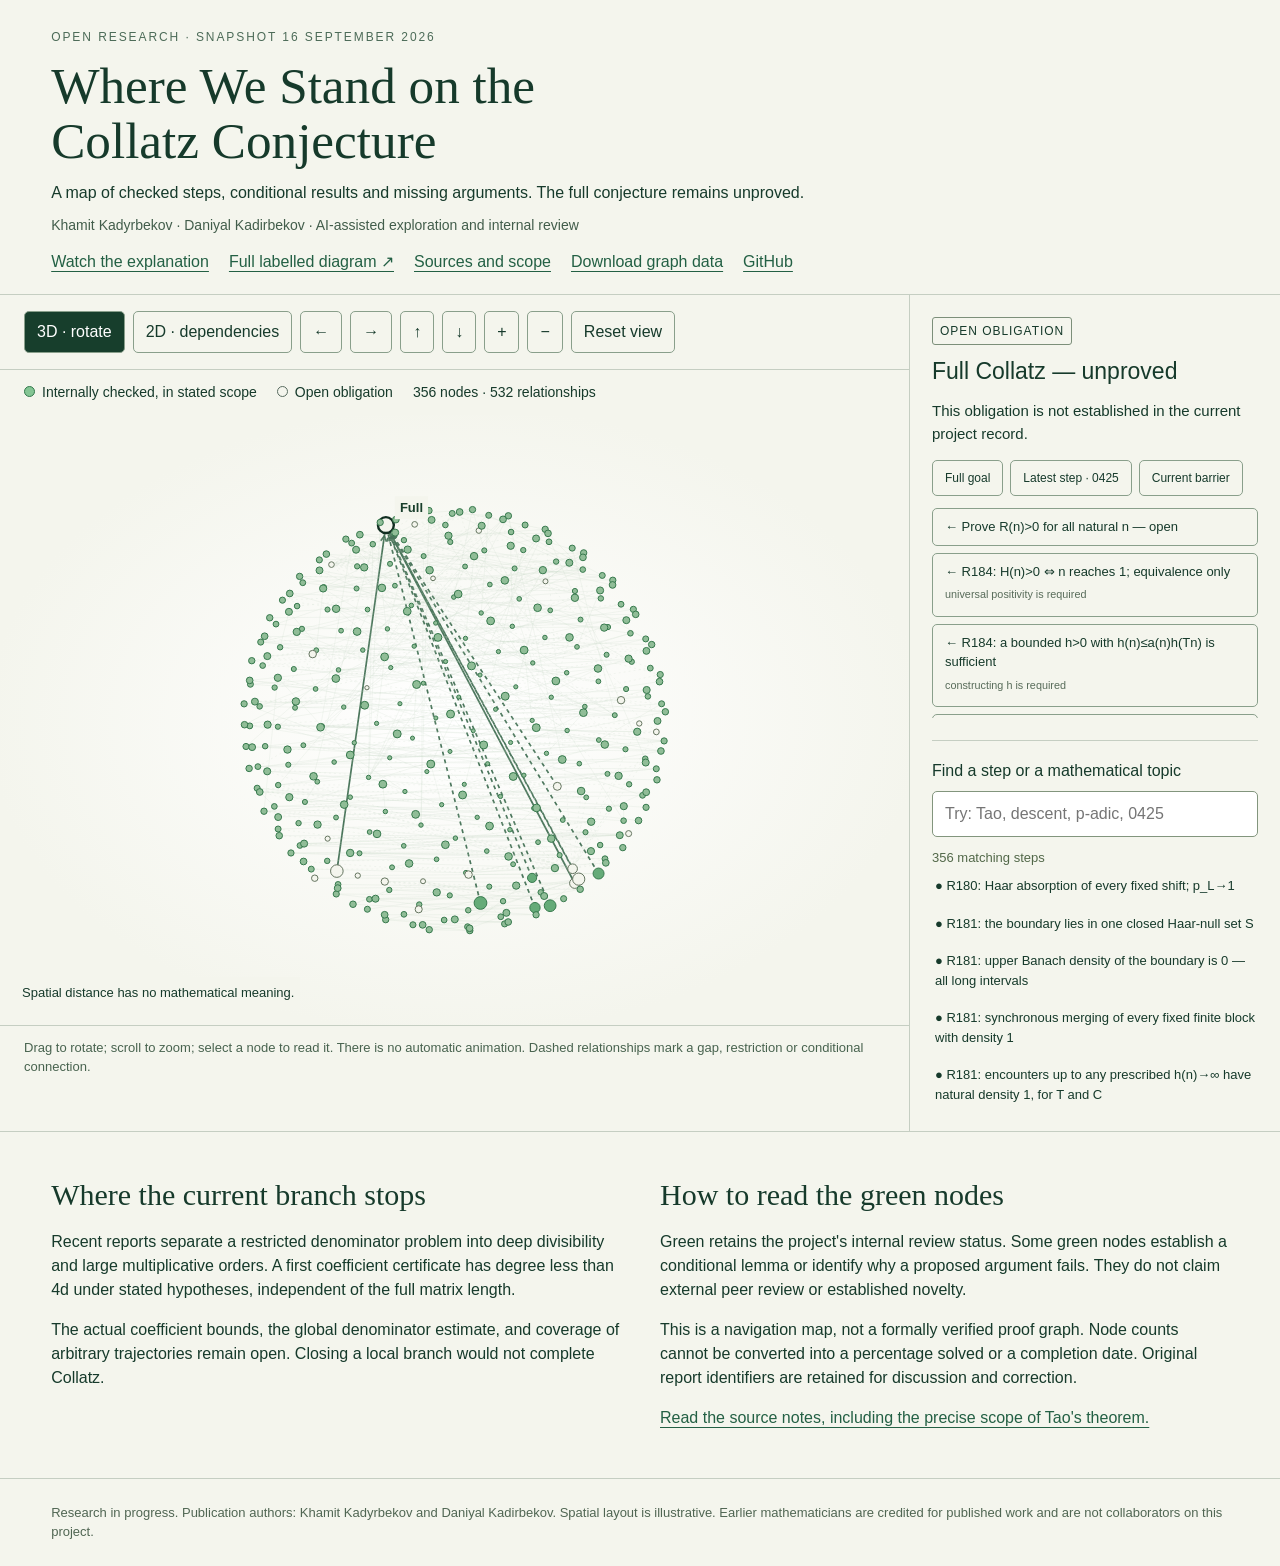
==== index.html @ 602a2d68 "Publish English Collatz research map and narrated explainer" ====
<!doctype html>
<html lang="en"><head><meta charset="utf-8"><meta name="viewport" content="width=device-width,initial-scale=1"><title>Where We Stand on the Collatz Conjecture</title><meta name="description" content="Explore an English, rotatable 3D research map: checked steps, conditional results, and open obligations. The Collatz conjecture remains unproved."><meta property="og:title" content="Where We Stand on the Collatz Conjecture"><meta property="og:description" content="356 research nodes. 532 relationships. An open map of what is checked and what remains to be proved."><meta property="og:type" content="website"><meta property="og:image" content="poster.png"><style>
:root{font-family:Arial,Helvetica,sans-serif;color:#163a2b;background:#f4f5ed;line-height:1.5;--green:#277b4f;--line:#c5cec2}*{box-sizing:border-box}body{margin:0}header{padding:28px 4vw 20px;border-bottom:1px solid var(--line)}.eyebrow{font-size:12px;letter-spacing:.16em;text-transform:uppercase;color:#4c6b58}h1{font-family:Georgia,serif;font-weight:400;font-size:clamp(30px,4vw,56px);line-height:1.08;margin:12px 0}header p{max-width:920px;margin:10px 0}.meta{font-size:14px;color:#425d4b}.nav{display:flex;gap:20px;flex-wrap:wrap;margin-top:14px}a{color:#236044;text-underline-offset:4px}.workspace{display:grid;grid-template-columns:minmax(0,1fr) 370px;min-height:750px}.visual{min-width:0;border-right:1px solid var(--line)}.tools{display:flex;gap:8px;flex-wrap:wrap;padding:16px 24px;border-bottom:1px solid var(--line);align-items:center}button,input,select{font:inherit;color:inherit}button,select{background:transparent;border:1px solid #899f8b;border-radius:5px;padding:8px 12px;cursor:pointer}button[aria-pressed=true]{background:#173e2c;color:#fff}button:hover{border-color:#183f2d}button:focus-visible,a:focus-visible,input:focus-visible{outline:3px solid #426df0;outline-offset:3px}.stage{height:610px;position:relative;overflow:hidden;background:radial-gradient(ellipse at 50% 50%,#fff 0,#f4f5ed 73%)}canvas{display:block;width:100%;height:100%;touch-action:none;cursor:grab}.hint{font-size:13px;padding:12px 24px;color:#48634f;border-top:1px solid var(--line)}.legend{display:flex;gap:20px;padding:12px 24px;font-size:14px;flex-wrap:wrap}.dot{display:inline-block;width:11px;height:11px;border-radius:50%;border:1.5px solid #596c60;margin-right:7px}.dot.green{background:#84c594;border-color:#32794c}.side{padding:22px;min-width:0}h2{font-weight:500;font-size:23px;line-height:1.25;margin:12px 0}.status{display:inline-block;font-size:12px;text-transform:uppercase;letter-spacing:.08em;border:1px solid #7c8f7a;border-radius:3px;padding:4px 7px}.status.checked{background:#d9f0df;border-color:#2d8054}.detail{font-size:15px}.related{display:grid;gap:7px;max-height:210px;overflow:auto;margin:12px 0 22px}.related button{text-align:left;font-size:13px}.related small{display:block;color:#586c5a;margin:5px 0}.browse{border-top:1px solid var(--line);padding-top:18px}input{width:100%;padding:10px 12px;border:1px solid #82957d;border-radius:5px;background:#fff;margin:8px 0}#results{display:grid;gap:4px;max-height:240px;overflow:auto}#results button{border:0;text-align:left;font-size:13px;padding:7px 3px}#results button:hover{background:#e0e9dc}.scope{padding:32px 4vw;border-top:1px solid var(--line);display:grid;grid-template-columns:1fr 1fr;gap:40px}.scope p{max-width:680px}.scope h2{font-family:Georgia,serif;font-size:30px}footer{padding:24px 4vw;border-top:1px solid var(--line);font-size:13px;color:#506653}.note{color:#526849;font-size:13px}#flatOverlay{position:absolute;left:16px;bottom:16px;pointer-events:none;font-size:13px;background:#f4f5ed;padding:6px}#tip{position:absolute;pointer-events:none;max-width:310px;background:#173d2b;color:#fff;padding:9px 12px;border-radius:5px;font-size:13px;display:none}.quick{display:flex;flex-wrap:wrap;gap:7px;margin:12px 0}.quick button{font-size:12px}.empty{padding:10px;color:#60705e}@media(max-width:1000px){.workspace{grid-template-columns:1fr 320px}.stage{height:550px}}@media(max-width:760px){header{padding:22px}.workspace{display:block}.visual{border-right:0}.stage{height:480px}.scope{grid-template-columns:1fr;gap:14px;padding:24px}.side{border-top:1px solid var(--line)}.tools{padding:12px}.hint,.legend{padding:12px}.meta{font-size:13px}}
</style></head><body>
<header><div class="eyebrow">Open research · Snapshot 16 September 2026</div><h1>Where We Stand on the<br>Collatz Conjecture</h1><p>A map of checked steps, conditional results and missing arguments. The full conjecture remains unproved.</p><div class="meta">Khamit Kadyrbekov · Daniyal Kadirbekov · AI-assisted exploration and internal review</div><nav class="nav" aria-label="Resources"><a href="watch.html">Watch the explanation</a><a href="complete.svg" target="_blank" rel="noopener">Full labelled diagram ↗</a><a href="SOURCES.md">Sources and scope</a><a href="graph.json" download>Download graph data</a><a href="https://github.com/kadyrbekovhamit-cyber/collatz-research-map">GitHub</a></nav></header>
<main><div class="workspace"><section class="visual" aria-label="Research map"><div class="tools"><button id="mode3" aria-pressed="true">3D · rotate</button><button id="mode2" aria-pressed="false">2D · dependencies</button><button id="left" aria-label="Rotate or pan left">←</button><button id="right" aria-label="Rotate or pan right">→</button><button id="up" aria-label="Rotate or pan up">↑</button><button id="down" aria-label="Rotate or pan down">↓</button><button id="plus" aria-label="Zoom in">+</button><button id="minus" aria-label="Zoom out">−</button><button id="reset">Reset view</button></div><div class="legend"><span><i class="dot green"></i>Internally checked, in stated scope</span><span><i class="dot"></i>Open obligation</span><span>356 nodes · 532 relationships</span></div><div class="stage"><canvas id="map" role="img" aria-label="Interactive research graph. Use the search and relationship buttons for an accessible text view.">The complete text graph is available in the search panel and graph data link.</canvas><div id="tip"></div><div id="flatOverlay">Spatial distance has no mathematical meaning.</div></div><div class="hint" id="hint">Drag to rotate; scroll to zoom; select a node to read it. There is no automatic animation. Dashed relationships mark a gap, restriction or conditional connection.</div></section>
<aside class="side"><span id="state" class="status">Open obligation</span><h2 id="title">Full Collatz — unproved</h2><p class="detail" id="detail"></p><div class="quick"><button data-pick="Full">Full goal</button><button data-pick="ThetaJetWidth">Latest step · 0425</button><button data-pick="ThetaScalarDenominatorOpen">Current barrier</button></div><div id="related" class="related" aria-label="Related arguments"></div><div class="browse"><label for="search">Find a step or a mathematical topic</label><input id="search" type="search" placeholder="Try: Tao, descent, p-adic, 0425" autocomplete="off"><span class="note" id="count"></span><div id="results"></div></div></aside></div>
<section class="scope"><div><h2>Where the current branch stops</h2><p>Recent reports separate a restricted denominator problem into deep divisibility and large multiplicative orders. A first coefficient certificate has degree less than 4d under stated hypotheses, independent of the full matrix length.</p><p>The actual coefficient bounds, the global denominator estimate, and coverage of arbitrary trajectories remain open. Closing a local branch would not complete Collatz.</p></div><div><h2>How to read the green nodes</h2><p>Green retains the project's internal review status. Some green nodes establish a conditional lemma or identify why a proposed argument fails. They do not claim external peer review or established novelty.</p><p>This is a navigation map, not a formally verified proof graph. Node counts cannot be converted into a percentage solved or a completion date. Original report identifiers are retained for discussion and correction.</p><p><a href="SOURCES.md">Read the source notes, including the precise scope of Tao's theorem.</a></p></div></section></main><footer>Research in progress. Publication authors: Khamit Kadyrbekov and Daniyal Kadirbekov. Spatial layout is illustrative. Earlier mathematicians are credited for published work and are not collaborators on this project.</footer>
<script>
'use strict';const data={"nodes":[{"id":"Coalesce","label":"R180: Haar absorption of every fixed shift; p_L→1","state":"checked","position":[0.07490051475265887,0.9971910112359551,0],"flat":[7141.1,4164.6]},{"id":"Support","label":"R181: the boundary lies in one closed Haar-null set S","state":"checked","position":[-0.0955253308405178,0.9915730337078652,0.0875090280553407],"flat":[7576.4,3034.6]},{"id":"Uniform","label":"R181: upper Banach density of the boundary is 0 — all long intervals","state":"checked","position":[0.014601045428072314,0.9859550561797753,-0.16637138175162067],"flat":[8140.2,3003.6]},{"id":"Blocks","label":"R181: synchronous merging of every fixed finite block with density 1","state":"checked","position":[0.12006336889059507,0.9803370786516854,0.156601403797412],"flat":[7855.8,4182.6]},{"id":"Time","label":"R181: encounters up to any prescribed h(n)→∞ have natural density 1, for T and C","state":"checked","position":[-0.22001830000370684,0.9747191011235955,-0.038918139322028554],"flat":[7576.4,5243.6]},{"id":"Heavy","label":"R181: 1−p_L ≥ 1/√(2L+1); direct majorants are not summable","state":"checked","position":[0.20812385652901041,0.9691011235955056,-0.13239136146071043],"flat":[7576.4,3443.6]},{"id":"Return","label":"R182: tail τ−ν₂(d) ≤32√(log₂(t+2)/(t+1))","state":"checked","position":[-0.069513980214925,0.9634831460674157,0.2585885415069931],"flat":[7576.4,3629.6]},{"id":"Reward","label":"R182: finite expected sum 1+|a_j|^(1/32) up to absorption","state":"checked","position":[-0.1323809056537267,0.9578651685393258,-0.25489137827205544],"flat":[7576.4,3691.6]},{"id":"Moments","label":"R182: Eσ_d^r is finite exactly for 0\u003cr\u003c1/2, for each fixed d≠0","state":"checked","position":[0.2868012460122549,0.952247191011236,0.10473935505352633],"flat":[8140.2,3629.6]},{"id":"Rate","label":"R182: exact-boundary fraction ≤C_r(log N)^(-r)+N^(-1/2), 0\u003cr\u003c1/2","state":"checked","position":[-0.2979392892971448,0.9466292134831461,0.12298500751470662],"flat":[8573.1,3068.6]},{"id":"Growing","label":"R182: blocks of length (log N)^γ+1 merge with fraction→1, 0≤γ\u003c1/2","state":"checked","position":[0.14341902208894833,0.9410112359550562,-0.3064781197889783],"flat":[8573.1,4057.6]},{"id":"Exact","label":"R176: exact XOR boundary system is equivalent to an exact invariant","state":"checked","position":[0.10582952185512072,0.9353932584269663,0.33740119204486985],"flat":[8573.1,3181.6]},{"id":"Lower","label":"R178: a nonconstant invariant requires B(X) ≥ log₂X·log₂log₂X/260 beyond a threshold","state":"checked","position":[-0.31850812278761687,0.9297752808988764,-0.18458196755838266],"flat":[9003.5,3182.6]},{"id":"Integer","label":"R183: canonical q_k→0 at every depth ⇔ nonnegative integer start","state":"checked","position":[0.3731020068683734,0.9241573033707865,-0.08202542957661568],"flat":[8573.1,2938.6]},{"id":"Corridor","label":"R183: exact affine-addition endpoints for all words with given k,s","state":"checked","position":[-0.22736569753140218,0.9185393258426966,0.32340430805186154],"flat":[8140.2,3068.6]},{"id":"StepV","label":"R183: exact V factors; outside input 1, factor ≤5/(3√3)\u003c1","state":"checked","position":[-0.05244977864024951,0.9129213483146067,-0.40475132181628426],"flat":[5016.8,2714.6]},{"id":"Norm","label":"R183: T^k(n)/3^{s_k(n)} ≤ C_n·3^(−k/2), every natural n","state":"checked","position":[0.3215170299992344,0.9073033707865168,0.27097489326484814],"flat":[6865.3,2858.6]},{"id":"Minimal","label":"R183: a minimal bad start requires linear escape of the parity counter","state":"checked","position":[-0.43202346526786767,0.901685393258427,0.017865526646012726],"flat":[8573.1,3003.6]},{"id":"CriterionV","label":"R183: reaching 1 ⇔ liminf V_k>0; equivalence only","state":"checked","position":[0.31466213253953024,0.8960674157303371,-0.3131308493458132],"flat":[5432.6,2770.6]},{"id":"PositiveV","label":"Prove liminf V_k>0 for every natural n — open","state":"unresolved","position":[-0.02102090429407071,0.8904494382022472,0.45459643596047017],"flat":[5016.8,2779.6]},{"id":"FixedH","label":"R184: affine contraction; the only computable H≥0","state":"checked","position":[-0.2985135940266002,0.8848314606741573,-0.35771905230579953],"flat":[5432.6,2516.6]},{"id":"CriterionH","label":"R184: H(n)>0 ⇔ n reaches 1; equivalence only","state":"checked","position":[0.47217323051583626,0.8792134831460674,0.06353024034582894],"flat":[9003.5,2470.6]},{"id":"RVBarrier","label":"R184: finitely residual regularly varying h are excluded","state":"checked","position":[-0.3994729615473609,0.8735955056179775,0.27794288182403754],"flat":[6006.7,2186.6]},{"id":"PowerBarrier","label":"R184: a common infimum gap is impossible; critical error in old iteration 1","state":"checked","position":[0.10899521052162464,0.8679775280898876,-0.48449463858159986],"flat":[6297.7,2544.6]},{"id":"Subcertificate","label":"R184: a bounded h>0 with h(n)≤a(n)h(Tn) is sufficient","state":"checked","position":[0.25172086794669296,0.8623595505617978,0.4392864785023752],"flat":[9003.5,2601.6]},{"id":"OddFlow","label":"R185: exact odd equation U; all even runs included","state":"checked","position":[-0.4913474341317118,0.8567415730337079,-0.15675323284676118],"flat":[6006.7,2488.6]},{"id":"OddError","label":"R185: new critical error ≤βδ^L→0","state":"checked","position":[0.4765588957656841,0.851123595505618,-0.22018229729063377],"flat":[6585.1,2662.6]},{"id":"OddGap","label":"R185: explicit convergent odd chain with U(n_j)→0","state":"checked","position":[-0.20614369455589593,0.8455056179775281,0.49256981958224333],"flat":[6585.1,2422.6]},{"id":"PartialOdd","label":"R185: computable nonnegative subsolution; zero at convergent 3","state":"checked","position":[-0.18369846328892572,0.8398876404494382,-0.5107285247619937],"flat":[7141.1,2292.6]},{"id":"NormalForm","label":"R185: saturation h≤h↑≤H; full class with rational coefficients","state":"checked","position":[0.4880550619748284,0.8342696629213483,0.2565080622706552],"flat":[6585.1,2488.6]},{"id":"RationalTail","label":"R185: over odd starts liminf R=0, limsup R=3/4","state":"checked","position":[-0.541275558213141,0.8286516853932584,0.14267850004806235],"flat":[7141.1,2422.6]},{"id":"BackLayer","label":"R185: full reverse layer and 4n+1 lift for odd values; sign preserved","state":"checked","position":[0.30719179608257674,0.8230337078651686,-0.4777538237809017],"flat":[7141.1,2357.6]},{"id":"DyadicReturn","label":"R186: two finite returns in every dyadic class, growth and contraction","state":"checked","position":[0.09756883856958413,0.8174157303370786,0.5677251496434546],"flat":[6006.7,2251.6]},{"id":"LocalRV","label":"R186: regular asymptotic h on one class is impossible, without boundedness","state":"checked","position":[-0.46167547111641233,0.8117977528089888,-0.35754743448067783],"flat":[6585.1,2227.6]},{"id":"RunProfile","label":"R186: regular profiles by layers ν₂(n+1) are excluded","state":"checked","position":[0.5896505037836846,0.8061797752808989,-0.04885133893442757],"flat":[7141.1,2227.6]},{"id":"CompletedWords","label":"R187: known convergent completions of every finite word","state":"checked","position":[-0.4069384374519807,0.800561797752809,0.4398885269053182],"flat":[6585.1,2600.6]},{"id":"CylinderEnv","label":"R187: exact Q_w; in every class limsup R=(3/4)^s, liminf R=0","state":"checked","position":[0.0029595680663714913,0.7949438202247191,-0.6066758307724067],"flat":[7141.1,2600.6]},{"id":"PuncturedR","label":"R187: punctured dyadic limit R=0 at every natural m","state":"checked","position":[0.41252037441898853,0.7893258426966292,0.45474350434115457],"flat":[7576.4,2527.6]},{"id":"NearOne","label":"R187: explicit good starts→1 dyadically, R→0 when R1=1","state":"checked","position":[-0.6184790557225193,0.7837078651685393,-0.057320499871788194],"flat":[7576.4,2658.6]},{"id":"PositiveR","label":"Prove R(n)>0 for all natural n — open","state":"unresolved","position":[0.5003611620142152,0.7780898876404494,-0.37975628276495593],"flat":[8140.2,2529.6]},{"id":"PositiveOdd","label":"Construct 0\u003cv≤1 on all odd values with v(m)≤(3m+1)v(Sm)/(4m) — open","state":"unresolved","position":[-0.11366333359505926,0.7724719101123596,0.6247942018644387],"flat":[7576.4,2357.6]},{"id":"PositiveH","label":"Prove H(n)>0 for all n or construct a sufficient h — open","state":"unresolved","position":[-0.34183780763333793,0.7668539325842697,-0.5432144690198094],"flat":[8573.1,2471.6]},{"id":"Trace","label":"Exclude nonzero values of the exact boundary on S∩N — open","state":"unresolved","position":[0.625413384799986,0.7612359550561798,0.17139987993791153],"flat":[9003.5,3027.6]},{"id":"Pair","label":"Positive density of a nonempty boundary — unproved","state":"unresolved","position":[-0.5827557145719338,0.7556179775280899,0.29906061119798744],"flat":[8140.2,2891.6]},{"id":"PairCriterion","label":"Rare boundary + positive density of a nonempty boundary imply constancy","state":"checked","position":[0.22992691347759286,0.75,-0.6201883701414173],"flat":[8573.1,2873.6]},{"id":"Dini","label":"Summability of the boundary itself — unproved","state":"unresolved","position":[0.25177174078871384,0.7443820224719101,0.6184710140021514],"flat":[8140.2,2826.6]},{"id":"Profile","label":"Strong limiting profile — not constructed","state":"unresolved","position":[-0.6090316586088863,0.7387640449438202,-0.2886314686765015],"flat":[8140.2,2588.6]},{"id":"OldCriteria","label":"Earlier Dini/profile criteria use external PD","state":"checked","position":[0.6498847187860496,0.7331460674157304,-0.2003664046721068],"flat":[8573.1,2588.6]},{"id":"Descent","label":"Descent below every odd n>1 — open","state":"unresolved","position":[-0.34689632123125896,0.7275280898876404,0.5919170725200116],"flat":[9003.5,2408.6]},{"id":"MahlerIrr","label":"M1: P(2^q/3^s) is irrational in Q₂, q≥1, 0≤s≤q","state":"checked","position":[-0.14528428374152283,0.7219101123595506,-0.676563571714243],"flat":[8140.2,5992.6]},{"id":"CZKnown","label":"Corvaja–Zannier 2002: via 1/P and (1−z)D it covers M1–M2 values","state":"checked","position":[0.5688798261500962,0.7162921348314606,0.404105581473487],"flat":[7576.4,6147.6]},{"id":"TMExcluded","label":"M1: exact Thue–Morse tail class from two equal blocks excluded","state":"checked","position":[-0.6981205477165434,0.7106741573033708,0.08700541935475693],"flat":[8573.1,5925.6]},{"id":"OtherCodes","label":"Exclude the remaining bad codes of positive integers — open","state":"unresolved","position":[0.4596503317043809,0.7050561797752809,-0.5400160700615672],"flat":[9003.5,5353.6]},{"id":"DValue","label":"M2: D(2^q/3^s) is irrational in Q₂, q≥1, 0≤s≤q","state":"checked","position":[0.026045719489700504,0.699438202247191,0.7142183291777672],"flat":[8140.2,6137.6]},{"id":"PDExcluded","label":"M2: block tails by period doubling are excluded","state":"checked","position":[-0.5054819064405015,0.6938202247191011,-0.512934243380194],"flat":[8573.1,6120.6]},{"id":"TMMasks","label":"M2: shifts, finite changes, and XOR masks of period 2^h","state":"checked","position":[0.7245723718888113,0.6882022471910112,0.03704787249849244],"flat":[8573.1,6055.6]},{"id":"HeightDomain","label":"M2: sufficient domain max(a,b)\u003c2^(2v₂(a)) for P(a/b)","state":"checked","position":[-0.5633791134733142,0.6825842696629214,0.46549187888808413],"flat":[8573.1,5860.6]},{"id":"MorphicCriterion","label":"M3: h(TM) start is rational ⇔ uv=vu; any nonempty u,v","state":"checked","position":[0.10170250014396699,0.6769662921348314,-0.7289535244291535],"flat":[8573.1,5990.6]},{"id":"PDContraction","label":"M4: 3^S\u003c2^Q ⇒ two fixed grouped blocks contract","state":"checked","position":[0.4203169460867876,0.6713483146067416,0.6104302624436013],"flat":[6006.7,6429.6]},{"id":"PDMorphic","label":"M4: when 3^S\u003c2^Q, h(d) start is rational ⇔ uv=vu; Lucier input known","state":"checked","position":[-0.7271901700146279,0.6657303370786517,-0.16732475885905632],"flat":[6585.1,6519.6]},{"id":"PDGrowing","label":"M5: h(d) start is rational ⇔ uv=vu; otherwise transcendental, any nonempty u,v","state":"checked","position":[0.6535617392833114,0.6601123595505618,-0.37028195434501354],"flat":[7141.1,6584.6]},{"id":"ScalarF","label":"Exact scalar equations F,H_r; δ=0 ⇔ uv=vu","state":"checked","position":[-0.23330625367540017,0.6544943820224719,0.7191698658154223],"flat":[5016.8,6560.6]},{"id":"FormalH","label":"H_r is not a rational function; known SML","state":"checked","position":[-0.31576262924672205,0.648876404494382,-0.6922812821835069],"flat":[5432.6,6560.6]},{"id":"NishiokaKnown","label":"Known Nishioka theorem: an algebraic Mahler function is rational","state":"checked","position":[0.704840460543193,0.6432584269662922,0.29902929842761383],"flat":[5432.6,6260.6]},{"id":"FormalTransH","label":"H_r is transcendental as a function: exact 4-Mahler equation + Nishioka","state":"checked","position":[-0.7261349865999321,0.6376404494382022,0.2571821115003215],"flat":[6006.7,6560.6]},{"id":"AuxiliaryValue","label":"Mahler argument: auxiliary-series vanishing order ≥N²+2N versus height ≤9N·h(t)","state":"checked","position":[0.3638727041024125,0.6320224719101124,-0.6842106767727535],"flat":[5717.6,6615.6]},{"id":"ScalarBarrier","label":"When r is not a root of unity, rational scalar substitution yields no Laurent coefficients","state":"checked","position":[0.19500706659171094,0.6264044943820224,0.7547116359228199],"flat":[5717.6,6499.6]},{"id":"HValue","label":"M5: all required H_r(t) are transcendental; poles and place weight checked","state":"checked","position":[-0.6573501500248514,0.6207865168539326,-0.42721760351683463],"flat":[6585.1,6584.6]},{"id":"RSSystem","label":"Rudin–Shapiro: exact system R(a,b),R(−a,−b); transition (a³b,ab³)","state":"checked","position":[0.7776466536055986,0.6151685393258427,-0.12974340198916942],"flat":[5432.6,6195.6]},{"id":"RSInvert","label":"Matrix invertible along the entire actual orbit; determinant checked","state":"checked","position":[-0.48845325935633754,0.6095505617977528,0.6243889220960076],"flat":[6006.7,6195.6]},{"id":"RSNonzero","label":"For a≠b, every nonzero analytic series on the orbit is eventually nonzero","state":"checked","position":[-0.06193162940875636,0.6039325842696629,-0.7946256394907875],"flat":[6006.7,6037.6]},{"id":"RSFormal","label":"R(a,b) and the diagonal are formally transcendental; Nishioka input known","state":"checked","position":[0.5855163914687525,0.598314606741573,0.5469828029116524],"flat":[6006.7,6260.6]},{"id":"RSJoint","label":"For each admissible pair a,b in this construction, at least one of the two components is transcendental","state":"checked","position":[-0.8053874571831,0.5926966292134832,-0.007858086988260187],"flat":[6585.1,6200.6]},{"id":"RSChoiceBarrier","label":"Example of another system: invertibility does not select the transcendental component","state":"checked","position":[0.6022288516043683,0.5870786516853932,-0.5409797288536278],"flat":[7576.4,5848.6]},{"id":"RSDiagonalKnown","label":"Known DHR input: L(z),L(−z) are algebraically independent","state":"checked","position":[-0.07903115264524839,0.5814606741573034,0.8097268436454961],"flat":[4459.2,6028.6]},{"id":"RSPairFormal","label":"R(a,b),R(−a,−b) are formally algebraically independent — checked in 0046","state":"checked","position":[-0.491081770977405,0.5758426966292135,-0.6536389545861622],"flat":[5016.8,6028.6]},{"id":"RSSparse","label":"Sparse support: degrees m³ allow vanishing order c·m⁷","state":"checked","position":[0.8074965167118302,0.5702247191011236,0.15097398856857985],"flat":[5432.6,5916.6]},{"id":"RSHermite","label":"P,P_U,P_V simultaneously have order c·m⁷ at degrees m³","state":"checked","position":[-0.7006908173264951,0.5646067415730337,0.4361784106126869],"flat":[6006.7,5814.6]},{"id":"RSConditional","label":"Nonzero resultant on an infinite orbit ⇒ selected value transcendental, a≠b","state":"checked","position":[0.22305965278013146,0.5589887640449438,-0.7986087608917856],"flat":[7576.4,5920.6]},{"id":"RSGcd","label":"Linear space: existence of a squarefree member is equivalent to a squarefree common divisor, under the stated hypotheses","state":"checked","position":[0.3766755055117363,0.553370786516854,0.7428972581570054],"flat":[6006.7,5742.6]},{"id":"RSSquarefree","label":"Construct the required specialization without multiple roots — open","state":"unresolved","position":[-0.783036476658305,0.547752808988764,-0.2946535872299308],"flat":[6585.1,5814.6]},{"id":"RSResultant","label":"Construct the required nonzero resultant — open","state":"unresolved","position":[0.7798108522008391,0.5421348314606742,-0.3130253333308784],"flat":[7141.1,5870.6]},{"id":"RSGelfondKnown","label":"Known Roy–Waldschmidt criterion: small values at every large height","state":"checked","position":[-0.36511943898027466,0.5365168539325842,0.7608136833187291],"flat":[6006.7,5972.6]},{"id":"RSGelfondCriterion","label":"G1: all large heights covered; for RS, order m⁷ versus losses m⁶","state":"checked","position":[-0.24572262377974433,0.5308988764044944,-0.8110282209610488],"flat":[6585.1,6053.6]},{"id":"RSSelected","label":"M6: R(a,b) itself is transcendental for all admissible a,b in this construction, including the diagonal","state":"checked","position":[0.7320354705410277,0.5252808988764045,0.43382490378650773],"flat":[8140.2,5920.6]},{"id":"RSMorphic","label":"M6: Rudin–Shapiro two-word image start is rational ⇔ uv=vu; otherwise transcendental","state":"checked","position":[-0.8361939290489967,0.5196629213483146,0.17530020307272018],"flat":[8573.1,5795.6]},{"id":"RSNorm","label":"M7: norm on a fixed curve; nonzero resultant, height O(m³4^j)","state":"checked","position":[0.5001475399870438,0.5140449438202247,-0.6968573985958465],"flat":[7141.1,5985.6]},{"id":"RSPairValues","label":"M7: R(a,b),R(−a,−b) algebraically independent over Q, including the diagonal","state":"checked","position":[0.1023242892666134,0.5084269662921348,0.8550039530745216],"flat":[7576.4,5985.6]},{"id":"GeneralSparse","label":"When E_n=o(n) and formal independence: order AL² for every fixed A","state":"checked","position":[-0.6554943523433393,0.502808988764045,-0.5634805008729803],"flat":[8573.1,5683.6]},{"id":"FibEquation","label":"Fibonacci: exact equation with transition (ab,a), invertibility, and height O(φ^j)","state":"checked","position":[0.8672086915613767,0.4971910112359551,-0.02738948021729028],"flat":[2914.8,6427.6]},{"id":"FibNonzero","label":"Irrational weight φu+v: unique leading monomial and control of the infinite tail","state":"checked","position":[-0.6232381344318778,0.4915730337078652,0.6082188588995894],"flat":[2914.8,6200.6]},{"id":"FatouKnown","label":"Known Fatou theorem + nonperiodic diagonal: formal transcendence of F","state":"checked","position":[0.04888652135179027,0.4859550561797753,-0.8726154888628969],"flat":[2914.8,6345.6]},{"id":"FibValue","label":"M8: Fibonacci F(a,b) is transcendental for all admissible parameters in this construction","state":"checked","position":[0.5553588837207145,0.4803370786516854,0.6788614005412641],"flat":[3351.4,6427.6]},{"id":"FibMorphic","label":"M8: Fibonacci two-word image start rational ⇔ uv=vu; otherwise transcendental","state":"checked","position":[-0.8710906503955307,0.4747191011235955,-0.12586839882153383],"flat":[4165.8,6603.6]},{"id":"AffineFree","label":"Normalized 2-adic maps form a free monoid; renormalization coefficient nonzero","state":"checked","position":[0.7298230573152659,0.4691011235955056,-0.49729512450096724],"flat":[2914.8,5592.6]},{"id":"IrrationalPF","label":"M9: transcendence for primitive binary substitutions with irrational PF","state":"checked","position":[-0.20290887991066436,0.4634831460674157,0.8625609310447871],"flat":[3351.4,6137.6]},{"id":"IntegerPF","label":"M10: integer leading value, second root 0 or modulus at least 2","state":"checked","position":[-0.43445782675919226,0.4578651685393258,-0.7756325703618527],"flat":[3883,5620.6]},{"id":"UnitEigen","label":"M11: second root ±1, exact algebraic coordinates and value transfer","state":"checked","position":[0.8470144832890999,0.452247191011236,0.2793545119036846],"flat":[3617.7,5011.6]},{"id":"PrimitiveBinary","label":"M11: primitive binary substitutions, nonperiodic fixed word — all spectra","state":"checked","position":[-0.815840701175683,0.4466292134831461,0.36732314924136794],"flat":[4459.2,4954.6]},{"id":"SAdic","label":"M12: arbitrary directive with a common irrational matrix; compactness and uniform estimates","state":"checked","position":[0.35455150256579804,0.4410112359550562,-0.8245012563906307],"flat":[5016.8,4767.6]},{"id":"CompactTower","label":"M13: common primitive matrix of any spectrum; explicit compact nonperiodic family","state":"checked","position":[0.2964091112674649,0.4353932584269663,0.8500437337419648],"flat":[5432.6,4936.6]},{"id":"IrrationalExample","label":"0079: explicit family with irrational frequency; arbitrary binary directive","state":"checked","position":[-0.7951328428761496,0.4297752808988764,-0.42785157485743147],"flat":[5432.6,4758.6]},{"id":"TernaryExample","label":"0080: explicit ternary family; nonperiodicity via period divisibility","state":"checked","position":[0.8778873016408001,0.4241573033707865,-0.2222711578569236],"flat":[6006.7,4936.6]},{"id":"CFGap","label":"0082: compact irrational CF directions; separation of finite weight sets","state":"checked","position":[-0.49861778344239704,0.4185393258426966,0.7590817734329628],"flat":[5432.6,5327.6]},{"id":"VariableMatrix","label":"M14: σ_a=(0^a1,0), a=1 or 2; arbitrary directive, varying matrices","state":"checked","position":[-0.1454973818515908,0.4129213483146067,-0.8990697814854971],"flat":[6006.7,5327.6]},{"id":"UnboundedCF","label":"M15: any positive digits; algebraicity forces them to be bounded","state":"checked","position":[0.7165802662313547,0.4073033707865169,0.5662302413274498],"flat":[6585.1,5327.6]},{"id":"MovingOne","label":"M16: the one in any block position; two exact valuations and heights","state":"checked","position":[-0.9133452223717289,0.401685393258427,0.06670344529002907],"flat":[7141.1,5299.6]},{"id":"MechanicalRepresentation","label":"M17: all irrational mechanical words and intercepts; exact representation","state":"checked","position":[0.6300917057716057,0.3960674157303371,-0.6679184415140225],"flat":[7576.4,4924.6]},{"id":"KnownComplexity","label":"Dubickas: linear lower complexity bound; rational domain checked","state":"checked","position":[-0.013472755059424111,0.3904494382022472,0.9205257851242724],"flat":[8140.2,4555.6]},{"id":"QuasiSturmian","label":"Known exclusion of p(n)=n+C for nonperiodic rational codes","state":"checked","position":[-0.6134420170203084,0.3848314606741573,-0.6896329738559854],"flat":[8573.1,4559.6]},{"id":"QuasiValues","label":"M18: transcendence of F for quasisturmian words; known representation and affine normalization","state":"checked","position":[0.9204836694648426,0.3792134831460674,0.09437663084029665],"flat":[8140.2,4996.6]},{"id":"AlgebraicValues","label":"M19: arguments algebraic over Q, any prime p, positive valuations","state":"checked","position":[-0.7443180397913235,0.3735955056179775,0.5535495044015931],"flat":[8573.1,5253.6]},{"id":"ParameterBoundary","label":"0099: for arbitrary parameters from Q_p transcendence is false; explicit example F=p","state":"checked","position":[0.17534260492149983,0.3679775280898876,-0.9131525117526638],"flat":[8140.2,5296.6]},{"id":"WordBoundary","label":"0101/0103: cannot allow all nonperiodic words; F(2/3,2/3)=4","state":"checked","position":[0.48868893118753787,0.3623595505617978,0.7936489681537007],"flat":[8140.2,5368.6]},{"id":"ThreeSystem","label":"0104: three-state system; exact six-step return and nonzero determinants","state":"checked","position":[-0.8985282406264805,0.3567415730337079,-0.2556999234769482],"flat":[2914.8,3984.6]},{"id":"ThreeFormal","label":"0106: formal H(w) transcendental; known Mahler dichotomy","state":"checked","position":[0.8371704397507926,0.351123595505618,-0.4193541170498647],"flat":[3351.4,4087.6]},{"id":"ThreeComplexity","label":"0107–0110: frequencies 1/3 or 2/3, complexity≤15L for all six projections","state":"checked","position":[-0.3347785259644049,0.3455056179775281,0.8766693826631946],"flat":[3351.4,4252.6]},{"id":"FrequencyGrowth","label":"0109/0110: β=max(ρlog3−log2,0); p(L)≤cL+O(1) and cβ\u003clog2 exclude rational code","state":"checked","position":[-0.34608053703867525,0.3398876404494382,-0.8744739297158809],"flat":[3351.4,4523.6]},{"id":"AutomaticConditional","label":"0111/0113: p(L)≤kD²L; with existing frequency and kD²β\u003clog2, start is irrational","state":"checked","position":[0.8476968150204728,0.3342696629213483,0.41191492113614253],"flat":[3883,5692.6]},{"id":"CyclicConditional","label":"0112/0113: popcount mod m, frequency r/m; m(2m−1)β\u003clog2 suffices","state":"checked","position":[-0.9052014806747487,0.3286516853932584,0.2694408081052556],"flat":[7576.4,4556.6]},{"id":"CyclicExplicit","label":"0114/0116: explicit blocks at q and 2q; 3^(2r)\u003c2^(3m) excludes rational start","state":"checked","position":[0.4864580171636542,0.3230337078651685,-0.811792966907257],"flat":[8140.2,4425.6]},{"id":"FrequencyFree","label":"0115/0118: exact height deficit for repeats; unboundedness excludes rational start without frequency","state":"checked","position":[0.19003983854200177,0.3174157303370787,0.9290490374041129],"flat":[2914.8,4399.6]},{"id":"AutomaticDensityKnown","label":"0117: existing automatic frequency is rational; small domain already known","state":"checked","position":[-0.7692004765831916,0.3117977528089888,-0.557774854369983],"flat":[3351.4,6355.6]},{"id":"CyclicImagePeriod","label":"0120–0124: h(s) images, Λ>0, periodic ⇔ all words commute pairwise; empty words allowed","state":"checked","position":[0.9457693132672663,0.3061797752808989,-0.10850968293614095],"flat":[8140.2,4490.6]},{"id":"CyclicMorphic","label":"0119–0124: different lengths, Λ>0; when 3^(2R)\u003c2^(3Λ), rationality ⇔ pairwise commutativity","state":"checked","position":[-0.6252561899256408,0.300561797752809,0.7202203153836126],"flat":[8573.1,4487.6]},{"id":"BaseProjection","label":"0125: digit sum in base B; projection periodic ⇔ invariance under shift B−1","state":"checked","position":[-0.025504147823700515,0.2949438202247191,-0.955174162838922],"flat":[2914.8,3570.6]},{"id":"AllBasePhase","label":"0124/0125: arbitrary words, Λ>0; periodic ⇔ phases agree in gcd(m,B−1) classes","state":"checked","position":[0.6652093949586847,0.2893258426966292,0.6883218851718911],"flat":[3351.4,3570.6]},{"id":"PrefixSquares","label":"When B≥2m: square prefixes; reverse-start rationality ⇔ periodicity without a frequency condition","state":"checked","position":[-0.9571364394804319,0.2837078651685393,-0.05830680457915209],"flat":[3883,3996.6]},{"id":"BaseChangeBoundary","label":"0126: changing the base changes the code; no automatic coverage of other bases","state":"checked","position":[0.7464260479759265,0.2780898876404494,-0.6045776784625464],"flat":[4459.2,3996.6]},{"id":"PeriodicCycles","label":"0127/0129: exact rational start for any period; positivity and integrality criteria","state":"checked","position":[-0.1422428054150399,0.2724719101123596,0.9515913211601823],"flat":[3883,2731.6]},{"id":"OneSymbolCycles","label":"0127/0129: one 1 or one 0 per period gives only the positive cycle 1↔2","state":"checked","position":[-0.5387848207912727,0.2668539325842697,-0.799061884680546],"flat":[4459.2,2731.6]},{"id":"FixedOddCycleBoundary","label":"0161/0163: finitely many cycles for fixed r; no minimal odd periods 2,3","state":"checked","position":[0.9385370924922634,0.2612359550561798,0.22561893050463283],"flat":[4459.2,2600.6]},{"id":"CyclePrimitiveCertificate","label":"0165: sign and divisibility suffice; powers and rotations give one class per cycle","state":"checked","position":[-0.8457662187673539,0.2556179775280899,0.4683363671085359],"flat":[4459.2,2796.6]},{"id":"AllPositiveCycles","label":"Exclude all additional positive cycles — open","state":"unresolved","position":[0.3077516025538373,0.25,-0.9180353757484213],"flat":[5016.8,2649.6]},{"id":"JointThreeValues","label":"0131/0132: at least one of H(α),D(α) and at least two G_i(α) are transcendental","state":"checked","position":[0.3937795427810911,0.2443820224719101,0.8861236362831394],"flat":[3883,4143.6]},{"id":"ThreeGaugeBoundary","label":"0133: no constant common left eigenrow; one known relation is insufficient for scalar H recurrence","state":"checked","position":[-0.8902108084411265,0.2387640449438202,-0.38796449241736214],"flat":[3351.4,3968.6]},{"id":"ThreeAffine","label":"0134: exact affine H,D system and regularity; necessary Riccati equations","state":"checked","position":[0.9197702213618929,0.2331460674157303,-0.31569867143286207],"flat":[3351.4,3759.6]},{"id":"SelectedValueBoundary","label":"0135: regular mixed system and formal transcendence alone do not select a transcendental value","state":"checked","position":[-0.46559436759012757,0.2275280898876404,0.8552501699388496],"flat":[5432.6,3653.6]},{"id":"RiccatiDegree","label":"0136: degree of a rational invariant line is at most 2","state":"checked","position":[-0.23471026109711046,0.2219101123595506,-0.9463968487734403],"flat":[3883,3701.6]},{"id":"RationalIrreducibility","label":"0136–0139: all rational invariant lines excluded; 1,H,D functionally linearly independent","state":"checked","position":[0.8134009644125629,0.2162921348314607,0.5399968365673653],"flat":[4459.2,3696.6]},{"id":"ThreeScalarOrder","label":"0141: minimal affine order 2; endpoint coefficients nonzero on the whole 2-adic orbit","state":"checked","position":[-0.9657520043227144,0.2106741573033708,0.15145780135461653],"flat":[5016.8,3725.6]},{"id":"ThreeIrrational","label":"0109/0110: all six projections have irrational starts in Q₂; finite changes allowed","state":"checked","position":[0.6105519386251618,0.2050561797752809,-0.7649694721863247],"flat":[3883,4305.6]},{"id":"SubspaceKnown","label":"Known p-adic subspace theorem; normalization at ∞,2,3 places checked","state":"checked","position":[0.06660631688873443,0.199438202247191,0.9776441080653665],"flat":[3351.4,5398.6]},{"id":"SubspaceM20","label":"M20: existing frequency and repeats with c·max(ρlog3−log2,0)\u003clog2 ⇒ transcendental start","state":"checked","position":[-0.7103182862299948,0.1938202247191011,-0.6766695299310589],"flat":[3883,4621.6]},{"id":"JointRealPadicM21","label":"M21: if ρlog3>log2 and repeats are linear, at least one real or 2-adic value is transcendental; any c","state":"checked","position":[0.9819433196698955,0.1882022471910112,0.019163274978957805],"flat":[6585.1,6362.6]},{"id":"JointOddAffine","label":"0171/0173: joint M21 for odd a,b, including signs and all prime divisors of a","state":"checked","position":[-0.7377944186800593,0.1825842696629213,0.6498633550495141],"flat":[7141.1,6249.6]},{"id":"JointWindowDrift","label":"0172/0174: joint conclusion without mean frequency when S(t+h)−S(t)≥ρ₀h−C, ρ₀log3>log2","state":"checked","position":[0.1051599534850671,0.1769662921348315,-0.9785828097974478],"flat":[7141.1,6447.6]},{"id":"JointPrefixOscillation","label":"0184/0185 and 0218/0220: joint criterion by initial liminf/limsup; Baker improves threshold, ξ₂ selection open","state":"checked","position":[0.584070557559749,0.1713483146067416,0.7934112041515881],"flat":[7141.1,6321.6]},{"id":"MaskZeroBanach","label":"0186/0187: automatic example satisfies new joint condition without frequency and with window lower density 0","state":"checked","position":[-0.9675594860530953,0.1657303370786517,-0.1906884797791064],"flat":[7576.4,5768.6]},{"id":"MaskSelected","label":"0188/0190 and 0192/0194: selected Φ₂ of masked code is transcendental for every m≥1 via explicit M20 repeats","state":"checked","position":[0.8430487771776487,0.1601123595505618,-0.5134518396290179],"flat":[8140.2,5579.6]},{"id":"NumeratorSubspace","label":"0195/0196: margin of one A# as N,N−d→∞ gives selected transcendence; without mean frequency","state":"checked","position":[-0.27505532701788843,0.1544943820224719,0.9489341668432942],"flat":[5432.6,5403.6]},{"id":"ActualErrorReduction","label":"0199/0200: actual precision reduces to the previous numerator criterion after extension","state":"checked","position":[-0.43856094582737076,0.148876404494382,-0.8862844424787265],"flat":[5016.8,5403.6]},{"id":"PeriodPowerReduction","label":"0205/0208: W^k reduces to W at the same N; numerator margin does not decrease","state":"checked","position":[0.9228312013124128,0.1432584269662921,0.357574603387087],"flat":[5016.8,4886.6]},{"id":"FixedPeriodHeight","label":"0207/0209: fixed rational nonperiodic start and finite period set give bounded h/A# on the tail","state":"checked","position":[-0.9227476266360817,0.1376404494382022,0.3599887834584965],"flat":[6585.1,5187.6]},{"id":"GrowingPeriodHeight","label":"0210/0211: comparison of growing periods with explicit F,G; universality of conditions unproved","state":"checked","position":[0.43757391629786463,0.1320224719101124,-0.8894375383839458],"flat":[7141.1,4996.6]},{"id":"IntegerBranchBound","label":"0213/0215/0216: integer branch requires 2^S≤(|a|+b)3^R when k\u003c0","state":"checked","position":[0.27835845917923,0.1264044943820225,0.9521231390967191],"flat":[7141.1,5075.6]},{"id":"ExpandingPeriodHeight","label":"0212/0214: k\u003c0 excludes ordinary cancellation; orbit speed is unnecessary for comparison","state":"checked","position":[-0.8490012527579084,0.1207865168539326,-0.5144001265180606],"flat":[7576.4,4996.6]},{"id":"BakerPeriodHeight","label":"0217: known Baker bound gives log(h/A#)=max(v₃(A)−S,0)log3+O(log(q+1)) for k\u003c0,S≥1","state":"checked","position":[0.9741539575218069,0.1151685393258427,-0.19432003137647322],"flat":[8140.2,5076.6]},{"id":"PowerUniformHeight","label":"0219: reducing W^k to W changes height gap by O(log(kq+1)), uniformly","state":"checked","position":[-0.5874249419623468,0.1095505617977528,0.8018295404699993],"flat":[8573.1,4855.6]},{"id":"FullPrecisionBranch","label":"0221/0222: full matching gives 2^(S+L)≤(|a|+b)max(1,(3/2)^R−1) on integer branch","state":"checked","position":[-0.10854502396649499,0.1039325842696629,-0.9886435129505188],"flat":[7576.4,5076.6]},{"id":"FullPrecisionValuation","label":"0223: 3^min(v₃(A),S)·2^L≤(|a|+b)(3/2)^(S+R); explicit form of known height bound","state":"checked","position":[0.7482862012645611,0.098314606741573,0.6560503022621837],"flat":[8140.2,3378.6]},{"id":"FullRationalGcd","label":"0226: full fraction gcd strengthens local bound; it does not replace the common factor of three","state":"checked","position":[-0.995457454630475,0.0926966292134831,0.021720749367229498],"flat":[8573.1,3492.6]},{"id":"JointPeriodSize","label":"0224/0225: exact universal exponent of ordinary period modulus and refined joint threshold","state":"checked","position":[0.7197135070713646,0.0870786516853933,-0.6887886295226502],"flat":[7576.4,6321.6]},{"id":"BlockDescentHeight","label":"0227/0229: with positive start, a block without decrease has controlled height gap; a large gap after valuation control requires local descent","state":"checked","position":[-0.06545550993048439,0.0814606741573034,0.9945248789173541],"flat":[8573.1,5353.6]},{"id":"ChainedRepeatSelection","label":"0228/0231: explicit repeat chain selects infinitely many nondecreasing positive integer labels","state":"checked","position":[-0.6238043397911757,0.0758426966292135,-0.7778920432975932],"flat":[7576.4,3371.6]},{"id":"SturmianFixedReturns","label":"0230/0233: known initial squares of all Sturmian words; fixed left endpoint","state":"checked","position":[0.9858390113353489,0.0702247191011236,0.1522824105289578],"flat":[8140.2,3995.6]},{"id":"UniformActualValuation","label":"0232/0234: the known Monks result and full precision uniformly exclude v3(A) >= S for all actual q \u003c= i on the tail of a nonperiodic rational start","state":"checked","position":[-0.830108069087379,0.0646067415730337,0.5538470570286876],"flat":[8140.2,5163.6]},{"id":"LocalDenominatorGrowth","label":"0236/0238: the exponent of 3 in the fully reduced denominator grows linearly in i for all actual q \u003c= i; no incompatible upper bound","state":"checked","position":[0.23806049656752035,0.0589887640449438,-0.9694573356731464],"flat":[9003.5,3492.6]},{"id":"FixedReturnsIce","label":"0235/0239: fixed linear returns are equivalent to an initial critical exponent greater than 1 for the corresponding tail","state":"checked","position":[0.4794724054944986,0.053370786516853896,0.8759325153891089],"flat":[7576.4,3291.6]},{"id":"RepeatGraphDichotomy","label":"0240/0241: universal choice for all labels h→∞ is equivalent to an infinite chain or an infinite-outdegree vertex in one repeat graph","state":"checked","position":[-0.945501168826705,0.047752808988763995,-0.3220981356372889],"flat":[8140.2,3291.6]},{"id":"OrderedRepeatSelection","label":"General selection of linearly ordered repeats with the required value ordering — unproved","state":"unresolved","position":[0.9149887692644916,0.042134831460674205,-0.401273233716917],"flat":[8573.1,3851.6]},{"id":"ExactLcpCounts","label":"0242/0244/0247: exact LCP-pair count; bounded type complexity does not give a constant number of pairs","state":"checked","position":[-0.40371739047237276,0.0365168539325843,0.9141546849461769],"flat":[8140.2,3923.6]},{"id":"DiscountedRepeats","label":"0243/0245: infinite discounted budget from each start forces nondecreasing edges","state":"checked","position":[-0.3198746161628006,0.030898876404494402,-0.9469559067726653],"flat":[6006.7,3896.6]},{"id":"DiscountedApplicability","label":"Discounted divergence for the required codes — unproved","state":"unresolved","position":[0.8756633972610495,0.0252808988764045,0.4822597752759797],"flat":[8140.2,3851.6]},{"id":"ConstantRunGeometry","label":"0246/0250: exact reward of all neighboring repeats in constant runs","state":"checked","position":[-0.971571447190812,0.0196629213483146,0.23592857505525153],"flat":[7576.4,4083.6]},{"id":"WeightedLcpReward","label":"0248: a strictly decreasing actual repeat of length L has reward at least 2^L","state":"checked","position":[0.5570918465544783,0.014044943820224698,-0.8303321106976463],"flat":[5432.6,3896.6]},{"id":"DiscountedGraphDuality","label":"0249/0251: exact criterion for abstract integer labels with bounded growth","state":"checked","position":[0.1501085682361777,0.008426966292134797,0.9886336045174653],"flat":[6585.1,3896.6]},{"id":"FiniteDeletionReward","label":"0252/0256: infinite reward survives finite deletion; one start suffices","state":"checked","position":[-0.7785223630312893,0.002808988764044895,-0.6276105797724421],"flat":[6585.1,3831.6]},{"id":"FixedPrecisionLabels","label":"0253/0254: any fixed residues are preserved in abstract labeling","state":"checked","position":[0.9980030165993967,-0.002808988764045006,-0.06310379101629086],"flat":[7141.1,3875.6]},{"id":"BoundedStartCompactness","label":"0255/0257: bounded start gives exact orbit — conditional lemma","state":"checked","position":[-0.6932484850165361,-0.008426966292134797,0.720649376785541],"flat":[7576.4,3925.6]},{"id":"LcpRewardBoundary","label":"0259: two regimes of one relaxed LCP graph","state":"checked","position":[0.02438665841937204,-0.014044943820224809,-0.9996039367890783],"flat":[7576.4,3571.6]},{"id":"GrowingPrecisionBoundary","label":"0260/0261: growing precision without height control is insufficient","state":"checked","position":[0.6571785483680229,-0.0196629213483146,0.7534784171354534],"flat":[7141.1,3940.6]},{"id":"AutomaticRepeatChains","label":"0262/0263: repeat chain for all automatic words","state":"checked","position":[-0.9934248777370146,-0.02528089887640439,-0.11165969928850199],"flat":[7141.1,6519.6]},{"id":"AutomaticArithmeticMargin","label":"Arithmetic margin for all automatic positive starts — unproved","state":"unresolved","position":[0.8078180384930649,-0.030898876404494402,-0.5886215049776528],"flat":[8140.2,6495.6]},{"id":"AutomaticArithmeticRequirements","label":"0265–0267: exact conditional margins and implication directions","state":"checked","position":[-0.1980142226596912,-0.03651685393258419,0.9795187017118889],"flat":[7576.4,6560.6]},{"id":"FiniteValuePersistentTail","label":"0268/0269: finite value does not ensure tail disappearance","state":"checked","position":[-0.5155317635959157,-0.042134831460674205,-0.8558338955086234],"flat":[7141.1,3810.6]},{"id":"ComparableSubstitutionChains","label":"0270/0271: chains of growing substitutions with comparable lengths","state":"checked","position":[0.9580021566792418,-0.047752808988763995,0.2827570282620822],"flat":[6585.1,3463.6]},{"id":"PureMorphicLinearChains","label":"0272/0275: chains of nonerasing purely morphic words of linear complexity via Pansiot","state":"checked","position":[-0.8971450735341442,-0.05337078651685401,0.43850002985175207],"flat":[7141.1,3400.6]},{"id":"IncreasingRunGeometry","label":"0273–0278: complexity and finite-edge criteria for strictly increasing runs; known count","state":"checked","position":[0.36520869200227235,-0.0589887640449438,-0.9290548622134429],"flat":[3883,3340.6]},{"id":"IncreasingRunPaths","label":"0281/0283: for strictly increasing runs, a path is equivalent to linear complexity","state":"checked","position":[0.3581491776986323,-0.06460674157303381,0.931426398303757],"flat":[4743,3244.6]},{"id":"WeightedWordWithoutChain","label":"0279/0280: an actual word without a pure chain but with infinite weighted reward","state":"checked","position":[-0.8929177541268949,-0.0702247191011236,-0.4447093131385382],"flat":[4459.2,3823.6]},{"id":"ShortRunWeightedWord","label":"0282/0284: same boundary when all late L_s/a_s are at most 1/100","state":"checked","position":[0.9584111561551841,-0.07584269662921339,-0.2751289536295524],"flat":[5016.8,3844.6]},{"id":"TernaryM20Application","label":"0286: both words 1→110, 0→011 and all shifts satisfy M20","state":"checked","position":[-0.5206240911178769,-0.0814606741573034,0.849891001431079],"flat":[5016.8,3587.6]},{"id":"Rung1FiniteBridge","label":"0285/0287/0288: exact Hyp dictionary and Φ=(5/9)F−10","state":"checked","position":[-0.19011045156591194,-0.0870786516853932,-0.9778933094290292],"flat":[5432.6,3284.6]},{"id":"UniformBlockReduction","label":"0289/0290: exact block system; scalarization; boundary of the general argument","state":"checked","position":[0.8003314138577241,-0.0926966292134832,0.5923486835681789],"flat":[6006.7,3165.6]},{"id":"EqualCompletionOrbit","label":"0291: equal rational values imply periodicity; for α>1, Q₂ suffices","state":"checked","position":[-0.9897291878671868,-0.098314606741573,0.10378040655638568],"flat":[6585.1,3126.6]},{"id":"PadicRationalLifting","label":"0297: rational linear Q₂ lifting with two convergences and a regular system","state":"checked","position":[0.6593142988561307,-0.10393258426966301,-0.7446493626203396],"flat":[7141.1,2979.6]},{"id":"UniformBlockApplication","label":"0298: same-weight automatic blocks — rational start iff periodic tail","state":"checked","position":[0.016835357007136065,-0.1095505617977528,0.9938386414122964],"flat":[8140.2,3180.6]},{"id":"FiniteKernelValueTransfer","label":"0298: rational Q₂ value of a finite-kernel series equals the real value with two convergences","state":"checked","position":[-0.6833052413525597,-0.11516853932584259,-0.7209924789411273],"flat":[7576.4,2962.6]},{"id":"BoundedDiscrepancyApplication","label":"0299: automatic code with bounded discrepancy — rational start iff periodic tail","state":"checked","position":[0.9902056445207804,-0.1207865168539326,0.07002427368763246],"flat":[8140.2,2754.6]},{"id":"PolynomialSystemTransfer","label":"0300/0301: transfer of a rational value of a polynomial Mahler system with two convergences","state":"checked","position":[-0.7768995309655844,-0.1264044943820224,0.6168054981803263],"flat":[7576.4,2016.6]},{"id":"FiniteExponentOrbit","label":"0300/0301: finite exponent orbit gives digital weights and excludes positive start when α\u003c1","state":"checked","position":[0.15610012454389924,-0.1320224719101124,-0.9788783468992062],"flat":[8140.2,2016.6]},{"id":"PrefixQuotientCriterion","label":"0302/0303: finite powers of prefix-sum quotient give a sufficient sign criterion","state":"checked","position":[0.5456982736327457,-0.1376404494382022,0.8266005690977298],"flat":[8573.1,2016.6]},{"id":"PrefixQuotientCertificate","label":"0304: finite quotient certificate; example with a Jordan block in full W","state":"checked","position":[-0.9599685704156056,-0.1432584269662922,-0.24070182159128325],"flat":[9003.5,2021.6]},{"id":"LogGrowthPowerBound","label":"0305: logarithmic discrepancy gives only N^k=O(k); size 2 not excluded","state":"checked","position":[0.8697131315509063,-0.148876404494382,-0.4705686825456419],"flat":[9562.7,2102.6]},{"id":"LogGrowthQuotient","label":"Open: finiteness of powers of the original quotient from logarithmic discrepancy","state":"unresolved","position":[-0.323152828059317,-0.154494382022472,0.9336507567826206],"flat":[9952.3,2102.6]},{"id":"LogDiscrepancyState","label":"0306: cycles give a finite extended state for logarithmic kernel discrepancies","state":"checked","position":[-0.39203378122255306,-0.1601123595505618,-0.905910341424304],"flat":[9952.3,2205.6]},{"id":"SingleLogDiscrepancy","label":"0307: one original logarithmic estimate suffices to transfer value at high density","state":"checked","position":[0.900160375415063,-0.1657303370786516,0.4027961691779222],"flat":[10481,2226.6]},{"id":"LogDiscrepancyPeriodicity","label":"0308: rational start iff periodic tail under one logarithmic discrepancy","state":"checked","position":[-0.9349235840016507,-0.1713483146067416,0.31073726387245143],"flat":[10750,2237.6]},{"id":"AutomaticUniformFrequency","label":"0309: ordinary frequency of an automatic word ⇒ common frequency of all windows","state":"checked","position":[0.478999981723904,-0.1769662921348314,-0.8597918055881605],"flat":[11026,2238.6]},{"id":"MultivariateAutomaticSystem","label":"0310: exact multivariate system and contraction in both completions","state":"checked","position":[0.2273439347095304,-0.1825842696629214,0.9565446773791836],"flat":[11305,2238.6]},{"id":"MultivariateLocalBound","label":"0311: conditional local coefficient bound under homogeneous monomial contraction","state":"checked","position":[-0.8128957116246718,-0.1882022471910112,-0.5511628399796853],"flat":[11891,2284.6]},{"id":"AlgebraicBranchBoundary","label":"0312: different rational sums of an algebraic series in two completions","state":"checked","position":[0.9706275177304454,-0.1938202247191012,-0.14253400406313962],"flat":[15754,2103.6]},{"id":"MonomialProgressionCriterion","label":"0313: finite criterion for unit and constant monomial relations","state":"checked","position":[-0.6187188117327914,-0.199438202247191,0.7598759342763601],"flat":[11640,2104.6]},{"id":"PositiveCoefficientBoundary","label":"0314: positivity and coefficient estimates do not identify sums","state":"checked","position":[-0.05699725838560206,-0.2050561797752808,-0.9770891851169435],"flat":[16149,2070.6]},{"id":"ToricOrbitClosure","label":"0315: exact binomial ideal and toric closure of every phase","state":"checked","position":[0.7011859257033377,-0.2106741573033708,0.6811422003077389],"flat":[12146,2026.6]},{"id":"HomogeneousNonvanishing","label":"0316: analytic nonvanishing criterion with algebraic coefficients","state":"checked","position":[-0.9759105004799807,-0.2162921348314606,-0.028572844852461324],"flat":[13251,2178.6]},{"id":"NonsingularConeReduction","label":"0317: invertible rational matrix on the cone after stabilization","state":"checked","position":[0.7379519313780207,-0.2219101123595506,-0.6373247594500159],"flat":[12518,2082.6]},{"id":"RationalOrbitNorms","label":"0318: asymptotic valuation, pointwise heights, and matrix norms","state":"checked","position":[-0.1134851057331132,-0.2275280898876404,0.9671360292579457],"flat":[12995,2082.6]},{"id":"AccumulatingPoles","label":"0319: an admissible basis may lack one common fixed disk","state":"checked","position":[-0.5688327505419897,-0.2331460674157304,-0.7887155464167132],"flat":[13513,2136.6]},{"id":"ShrinkingPolydisks","label":"0320: shrinking disks preserve the local bound","state":"checked","position":[0.9508735319235858,-0.2387640449438202,0.19705648207869442],"flat":[14021,2088.6]},{"id":"ConeAuxiliary","label":"0321: high-order auxiliary polynomials on the cone","state":"checked","position":[-0.8330527680959416,-0.2443820224719102,0.49628672424338344],"flat":[14552,2032.6]},{"id":"ConeRelationMatrix","label":"0322: relation matrix, analytic branch, and exact cutoffs","state":"checked","position":[0.2786179096549065,-0.25,-0.9272928665850559],"flat":[14945,1982.6]},{"id":"ConeLocalZero","label":"0323: local relation W=0 via upper and lower bounds","state":"checked","position":[0.42029497509382985,-0.2556179775280898,0.8706386066993159],"flat":[15344,2031.6]},{"id":"BrechlerScope","label":"0324: Brechler 2026 source and diagonal-scaling boundary checked","state":"checked","position":[-0.896624353599406,-0.2612359550561798,-0.35751999149464775],"flat":[14945,1816.6]},{"id":"ConeGermInjection","label":"0325: radial injection of convergent classes into germs","state":"checked","position":[0.9012059806370137,-0.2668539325842696,-0.3414919605618681],"flat":[12756,1916.6]},{"id":"ConeFieldRegularity","label":"0329: regularity of normalized field through parameters and BCNZ","state":"checked","position":[-0.433138506590468,-0.2724719101123596,0.8591566168681363],"flat":[15344,1868.6]},{"id":"ConeConditionalDescent","label":"0325: rational formal descent CONDITIONAL ON regularity","state":"checked","position":[-0.26053277597903235,-0.2780898876404494,-0.924547828418185],"flat":[15754,1941.6]},{"id":"FullConeTransfer","label":"0326: transfer for automatic words on the full cone","state":"checked","position":[0.8152339210755905,-0.2837078651685394,0.5048796897967156],"flat":[16149,1941.6]},{"id":"NeutralToricTwist","label":"0327: cone normalization, polynomial logarithms of factors, and contraction","state":"checked","position":[-0.9405186938996813,-0.2893258426966292,0.17808745933704298],"flat":[13765,1868.6]},{"id":"ToricMeromorphic","label":"0328: meromorphic representatives at all places","state":"checked","position":[0.572185236784964,-0.2949438202247192,-0.7652530285576029],"flat":[14287,1871.6]},{"id":"BeyondLogTransfer","label":"0330: frequency-bearing automatic code — rationality iff periodicity","state":"checked","position":[0.09483517602761295,-0.300561797752809,0.9490357712538612],"flat":[16529,2136.6]},{"id":"AutomaticNoFrequency","label":"Negative rational automatic codes without frequency: general conclusion open","state":"unresolved","position":[-0.709659603706409,-0.3061797752808988,-0.6345369903135677],"flat":[16945,1859.6]},{"id":"FrequencyFreePadic","label":"0331: local estimates without D=o via S-units","state":"checked","position":[0.9500794008450725,-0.3117977528089888,-0.011458334657911472],"flat":[110.02,1293.6]},{"id":"PositiveAutomatic","label":"0332: positive rational automatic orbits are eventually periodic","state":"checked","position":[-0.6914612668703716,-0.3174157303370786,0.6489441967939924],"flat":[384.23,1293.6]},{"id":"PrimitiveWeightedGeometry","label":"0333: weighted cone and neutral normalization","state":"checked","position":[0.07136331431752521,-0.3230337078651686,-0.9436930120290703],"flat":[725.83,1031.6]},{"id":"WeightedFieldRegularity","label":"0334: field regularity on the weighted cone","state":"checked","position":[0.5836378427937376,-0.3286516853932584,0.7425327859072911],"flat":[998.24,931.6]},{"id":"WeightedConeAuxiliary","label":"0335: auxiliary polynomials with integer weights","state":"checked","position":[-0.9299825137517445,-0.3342696629213484,-0.1529585452547016],"flat":[1263,1031.6]},{"id":"NonuniformPrimitiveSystem","label":"0336: exact system for a nonuniform word","state":"checked","position":[0.7873781673782295,-0.3398876404494382,-0.5143073141671372],"flat":[1533,931.6]},{"id":"PerronPadicEstimate","label":"0337: estimates on a nonuniform 2-adic orbit","state":"checked","position":[-0.23267043767684548,-0.345505617977528,0.9091151386800419],"flat":[1263,983.6]},{"id":"WeightedLocalZero","label":"0338: local relation W≡0","state":"checked","position":[-0.4415500696283617,-0.351123595505618,-0.8256789670873277],"flat":[1826.8,980.6]},{"id":"WeightedRationalLifting","label":"0339: rational lifting of a weighted phase","state":"checked","position":[0.8813177514063438,-0.3567415730337078,0.30986201949497094],"flat":[2347.9,953.6]},{"id":"PrimitiveCodedPeriodic","label":"0340: periodicity of primitive rational codes","state":"checked","position":[-0.857174223419872,-0.3623595505617978,0.36598894357779593],"flat":[2623.6,943.6]},{"id":"PrimitiveBlockCodes","label":"0341: block codes and accelerated cycles","state":"checked","position":[0.38392172346080616,-0.3679775280898876,-0.8468746359855986],"flat":[2914.8,925.6]},{"id":"UniformRecurrentMorphic","label":"0342: recurrent morphic codes","state":"checked","position":[0.28826662318228496,-0.3735955056179776,0.8816624933278777],"flat":[3351.4,951.6]},{"id":"GrowingNonprimitiveGeometry","label":"0343: geometry of a growing morphism","state":"checked","position":[-0.8061247826507266,-0.3792134831460674,-0.4542686088610417],"flat":[998.24,1127.6]},{"id":"CommonGrowthFrequency","label":"0344: common scale and frequency criterion","state":"checked","position":[0.8990033599389292,-0.3848314606741574,-0.20903996195443197],"flat":[1533,1127.6]},{"id":"GrowingSystemRegularity","label":"0345: system and field regularity","state":"checked","position":[-0.5203573025254665,-0.3904494382022472,0.7594586979658404],"flat":[1826.8,1179.6]},{"id":"CommonScalePadic","label":"0346: 2-adic estimates under (G)","state":"checked","position":[-0.128974180128918,-0.396067415730337,-0.9091183988110492],"flat":[1826.8,1121.6]},{"id":"DiscountedMorphicDensity","label":"0347: initial densities through selection","state":"checked","position":[0.7073147668797128,-0.401685393258427,0.5816826156906534],"flat":[1826.8,1237.6]},{"id":"CommonScaleLifting","label":"0348: rational lifting under (G)","state":"checked","position":[-0.9119915946274528,-0.4073033707865168,0.04873700313742106],"flat":[2347.9,1127.6]},{"id":"CommonGrowthRational","label":"0349: rational codes under (G)","state":"checked","position":[0.6377837961142142,-0.4129213483146068,-0.6501751990965126],"flat":[2623.6,1225.6]},{"id":"IndividualGrowthTypes","label":"0350: individual growth types","state":"checked","position":[-0.031007209965095397,-0.4185393258426966,0.9076692049713494],"flat":[1533,1269.6]},{"id":"MultiscaleDensity","label":"0351: densities at different scales","state":"checked","position":[-0.5885615958520747,-0.4241573033707866,-0.6882483780476941],"flat":[2347.9,1283.6]},{"id":"NonerasingDensity","label":"0352: bounded letters and densities","state":"checked","position":[0.8962590726997048,-0.4297752808988764,0.10960329617195418],"flat":[2623.6,1283.6]},{"id":"GeneralMorphicDensity","label":"0353: general morphic densities","state":"checked","position":[-0.7327155962211501,-0.4353932584269662,0.5230301765392066],"flat":[2914.8,1283.6]},{"id":"FastFaceGrading","label":"0354: fastest face and heights","state":"checked","position":[0.18641102471254126,-0.4410112359550562,-0.8779293933039342],"flat":[1826.8,1063.6]},{"id":"RelativeLatticeBase","label":"0355: saturated relative base","state":"checked","position":[0.4541667076347934,-0.446629213483146,0.7708793338387004],"flat":[2347.9,1069.6]},{"id":"RelativeAuxiliary","label":"0356: relative auxiliary polynomial","state":"checked","position":[-0.8529069484608666,-0.452247191011236,-0.26081068898651266],"flat":[2623.6,1069.6]},{"id":"MaximalScalePadic","label":"0357: local norms at maximal scale","state":"checked","position":[0.8024905786984528,-0.4578651685393258,-0.3825811790178356],"flat":[2347.9,1011.6]},{"id":"FastRelativeTail","label":"0358: fast tail and base coefficients","state":"checked","position":[-0.33220850474986974,-0.4634831460674158,0.8214748216977233],"flat":[2914.8,1038.6]},{"id":"RelativeLocalZero","label":"0359: local vanishing","state":"checked","position":[-0.30890227500633805,-0.4691011235955056,-0.8273593658969136],"flat":[3351.4,1090.6]},{"id":"GrowingRationalLifting","label":"0360: rational descent as all letters grow","state":"checked","position":[0.7839696166783839,-0.4747191011235956,0.40004176676136344],"flat":[3883,1144.6]},{"id":"GrowingBanachDensity","label":"0361: densities of all windows of growing words","state":"checked","position":[-0.8453561901178696,-0.4803370786516854,0.23377168926490047],"flat":[2085.2,1335.6]},{"id":"AllGrowingRationalCodes","label":"0362: nonnegative rational codes of growing words","state":"checked","position":[0.46378371823427234,-0.4859550561797752,-0.7407782030230808],"flat":[4459.2,1144.6]},{"id":"BoundedLetterAnalytic","label":"0363: bounded letters and analytic series","state":"checked","position":[0.15783833412027357,-0.4915730337078652,0.8564128752029495],"flat":[5016.8,153.6]},{"id":"BoundedLetterGeometry","label":"0364: geometry with fixed coordinates","state":"checked","position":[-0.6923340187622666,-0.497191011235955,-0.5229480899770627],"flat":[5432.6,76.6]},{"id":"BoundedLetterSystem","label":"0365: system and field regularity","state":"checked","position":[0.8605228935097945,-0.502808988764045,-0.08175249576379486],"flat":[6006.7,50.6]},{"id":"BoundedLetterFastData","label":"0366: fast powers and fixed heights","state":"checked","position":[-0.5770932690320583,-0.5084269662921348,0.6391129624603687],"flat":[6585.1,47.6]},{"id":"BoundedLetterLocal","label":"0367: local disks and conditional tail","state":"checked","position":[-0.00615998730394325,-0.5140449438202248,-0.8577411324457264],"flat":[7141.1,21.6]},{"id":"BoundedLetterJoin","label":"0369: exact local relation","state":"checked","position":[0.5816289116900437,-0.5196629213483146,0.6258260599096133],"flat":[7576.4,21.6]},{"id":"BoundedLetterBasisValues","label":"0370: independent basis and value transfer","state":"checked","position":[-0.8481831104767631,-0.5252808988764044,-0.06830364834735841],"flat":[8140.2,21.6]},{"id":"BoundedLetterRationalCodes","label":"0371: rational codes under exponential G and bounded B","state":"checked","position":[0.6688050051375845,-0.5308988764044944,-0.5204289078590476],"flat":[8573.1,21.6]},{"id":"ExactWordMatrixHeight","label":"0372: exact word-matrix height","state":"checked","position":[-0.14101883421581302,-0.5365168539325842,0.8320236498097244],"flat":[6006.7,182.6]},{"id":"QScalingFiniteCover","label":"0373: one-dimensional regularity under t↦qt","state":"checked","position":[-0.45608805036448435,-0.5421348314606742,-0.7057432357676764],"flat":[6006.7,124.6]},{"id":"TorusPeriodicDivisor","label":"0374: dense orbit excludes a periodic divisor","state":"checked","position":[0.8094950177870511,-0.547752808988764,0.2113875029959447],"flat":[6585.1,124.6]},{"id":"TorusCoverSources","label":"0375: purity and torus covers checked","state":"checked","position":[-0.7364108266782259,-0.553370786516854,0.38920414563672145],"flat":[7141.1,196.6]},{"id":"FormalCharacterRoots","label":"0376: exclusion of character roots in the formal field","state":"checked","position":[0.2788384395009666,-0.5589887640449438,-0.7808845537774274],"flat":[7576.4,175.6]},{"id":"TorusFormalRegularity","label":"0377: conditional regularity of the actual formal field","state":"checked","position":[0.32039215882702554,-0.5646067415730338,0.7606366359388953],"flat":[8140.2,240.6]},{"id":"FormalWordField","label":"0378: actual field of the formal word system","state":"checked","position":[-0.7465318029499824,-0.5702247191011236,-0.34283237436142655],"flat":[7576.4,240.6]},{"id":"BoundedFormalSpecialization","label":"0379: bounded tail and formal specialization","state":"checked","position":[0.7783096121348704,-0.5758426966292134,-0.25027851765036346],"flat":[7141.1,132.6]},{"id":"PolynomialTorusGeometry","label":"0380: dense polynomial phase and integral automorphism","state":"checked","position":[-0.40286678375010615,-0.5814606741573034,0.7068251827427907],"flat":[7141.1,342.6]},{"id":"PolynomialWordField","label":"0381: actual polynomial field and rational descent","state":"checked","position":[-0.17949531922025166,-0.5870786516853932,-0.789379558332543],"flat":[8573.1,286.6]},{"id":"PolynomialActualValueStage","label":"0382: actual phase values and exact heights","state":"checked","position":[0.6621982120431219,-0.5926966292134832,0.45848035256253605],"flat":[9290,315.6]},{"id":"QFixedOrderBarrier","label":"0383: fixed-multiplicity boundary","state":"checked","position":[-0.7938573462784683,-0.598314606741573,0.10867449157638186],"flat":[22265,1646.6]},{"id":"PolynomialTopDegreeTail","label":"0384: finite top layer and exact tail","state":"checked","position":[0.5092570615391949,-0.603932584269663,-0.61312533704768],"flat":[7576.4,394.6]},{"id":"MultilinearThetaFormula","label":"0385: exact theta combination","state":"checked","position":[0.03844196200717996,-0.6095505617977528,0.7918145794117979],"flat":[8140.2,1684.6]},{"id":"TwoGrowingBlocks","label":"0386: rationality of two repeating components","state":"checked","position":[-0.5601173914340278,-0.6151685393258426,-0.5548298622432368],"flat":[8573.1,3420.6]},{"id":"MultilinearCancellation","label":"0387: cancellations and periodicity","state":"checked","position":[0.7833827083004155,-0.6207865168539326,0.030588115801209317],"flat":[8573.1,1645.6]},{"id":"MultilinearArithmeticThreshold","label":"0388: sufficient threshold from residual arguments","state":"checked","position":[-0.5948839075859891,-0.6264044943820224,0.5037167318178217],"flat":[9003.5,1642.6]},{"id":"MultilinearFullThresholdBoundary","label":"0389: family outside the direct full threshold","state":"checked","position":[0.097819024302603,-0.6320224719101124,-0.7687516071431121],"flat":[9562.7,611.6]},{"id":"OtherQPrimaryScope","label":"0390: domains of two primary q-theorems","state":"checked","position":[0.4444920924669137,-0.6376404494382022,0.6291593096940012],"flat":[10218,454.6]},{"id":"ThetaPadeVandermonde","label":"0391: exact Padé and 2-adic error","state":"checked","position":[-0.7481676249769705,-0.6432584269662922,-0.16267698384581192],"flat":[9952.3,611.6]},{"id":"ThetaPadeCommonHeight","label":"0392: common denominator and height","state":"checked","position":[0.6574534013085058,-0.648876404494382,-0.3830332058690472],"flat":[10481,611.6]},{"id":"ThetaPadeGaussianHeight","label":"0393: denominator reduction","state":"checked","position":[-0.2246164446639271,-0.654494382022472,0.7219311301554736],"flat":[10750,611.6]},{"id":"ThetaPadeOnePairDivisor","label":"0394: odd divisor of one pair","state":"checked","position":[-0.31994523798447805,-0.6601123595505618,-0.6796224815731492],"flat":[11026,611.6]},{"id":"ThetaPadeType2Open","label":"0395: general type-II Padé and rank","state":"checked","position":[0.6903935714869462,-0.6657303370786516,0.2831251220620379],"flat":[11305,611.6]},{"id":"ThetaPadeType2Integral","label":"0396: integer matrix and threshold","state":"checked","position":[-0.6955830319694573,-0.6713483146067416,0.2558430888471772],"flat":[11640,611.6]},{"id":"ThetaPadeType2Projective","label":"0397: true common height","state":"checked","position":[0.33772873016550076,-0.6769662921348314,-0.6539540841175445],"flat":[12146,611.6]},{"id":"ThetaScalarHankel","label":"0398: scalar Padé combination","state":"checked","position":[0.19134561059038913,-0.6825842696629214,0.7053123932815355],"flat":[12518,611.6]},{"id":"ThetaScalarShift","label":"0399: conditional shift criterion","state":"checked","position":[-0.6130556727872852,-0.6882022471910112,-0.3879953724267488],"flat":[12995,611.6]},{"id":"ThetaScalarMinorGcd","label":"0400: exact relation E=U/G","state":"checked","position":[0.7088488997811438,-0.6938202247191012,-0.12706979597763532],"flat":[13513,611.6]},{"id":"ThetaCyclotomicMinorDivisor","label":"0401: common cyclotomic divisor; identity known","state":"checked","position":[-0.4335395503478481,-0.699438202247191,0.5681810094691684],"flat":[14021,636.6]},{"id":"ThetaSpecialCyclotomic","label":"0402: special divisor; summandwise exactness","state":"checked","position":[-0.06362499110568706,-0.7050561797752808,-0.7062914723168389],"flat":[14552,689.6]},{"id":"ThetaRootRank","label":"0403: exact rank of the sum at roots of unity","state":"checked","position":[0.5198478866190533,-0.7106741573033708,0.4740257555437759],"flat":[14945,745.6]},{"id":"ThetaSummedMultiplicity","label":"0404: exact summed multiplicities in the stated domain","state":"checked","position":[-0.6977986776508637,-0.7162921348314606,0.0016071861419356623],"flat":[15344,832.6]},{"id":"ThetaThreeLayerMultiplicity","label":"0405: all sizes when v₃(d)=1","state":"checked","position":[0.5091716143301279,-0.7219101123595506,-0.4686043713341484],"flat":[15754,1423.6]},{"id":"ThetaOddOrderGcd","label":"0406: exact polynomial gcd for 18∤d","state":"checked","position":[-0.05840656221240039,-0.7275280898876404,0.6835872672270676],"flat":[16149,1423.6]},{"id":"ThetaOverlapGcdScope","label":"0407: size of the specified overlap; known tool","state":"checked","position":[-0.4150237096741107,-0.7331460674157304,-0.5387505584602106],"flat":[16529,1309.6]},{"id":"ThetaWeightCancellation","label":"0408: weight cancellation; actual factor 11","state":"checked","position":[0.6639302145987509,-0.7387640449438202,0.11586352334148127],"flat":[16945,1232.6]},{"id":"ThetaPrimeSquare","label":"0409: exact first divisibility depth at 11","state":"checked","position":[-0.5625940004437923,-0.7443820224719102,0.3596990343124079],"flat":[17465,1186.6]},{"id":"ThetaRankIncrement","label":"0410: rank increment to Γ* — o(H²)","state":"checked","position":[0.17024044796983473,-0.75,-0.6391542770529116],"flat":[17223,1398.6]},{"id":"ThetaSpectralCertificate","label":"0411: spectral increment to Γ* — o(H³)","state":"checked","position":[0.30323793266710597,-0.7556179775280898,0.5805929970539939],"flat":[17715,1375.6]},{"id":"ThetaFiniteWindow","label":"0412: short window at 13 outside the certificate","state":"checked","position":[-0.6096371136393467,-0.7612359550561798,-0.22104843451875453],"flat":[17989,1336.6]},{"id":"ThetaPadicWindowDescent","label":"0413: exact depths for order 2 at every H","state":"checked","position":[0.5926993901766071,-0.7668539325842696,-0.24625693688568154],"flat":[18268,832.6]},{"id":"ThetaDiagonalResidue","label":"0414: three residues under conditions 413","state":"checked","position":[-0.2678374559435964,-0.7724719101123596,0.575803999014443],"flat":[18562,777.6]},{"id":"ThetaExcessPeriodicity","label":"0415: periodicity of the truncated local excess","state":"checked","position":[-0.1893760018021981,-0.7780898876404494,-0.5989264200994031],"flat":[18562,839.6]},{"id":"ThetaDualOrderFour","label":"0416: exact G part at order 4 and residue 6","state":"checked","position":[0.5381241805047543,-0.7837078651685394,0.3102004971450836],"flat":[19099,748.6]},{"id":"ThetaScalarDenominatorOpen","label":"Open: sufficiently small denominator outside 2,3","state":"unresolved","position":[-0.5993488127231089,-0.7893258426966292,0.1332130426747168],"flat":[22265,1106.6]},{"id":"PolynomialNumericTransferOpen","label":"Numerical transfer for polynomial growth is open","state":"unresolved","position":[0.347777253223048,-0.7949438202247192,-0.4971069350020791],"flat":[22652,1106.6]},{"id":"PolynomialLetterBarrier","label":"0368: example boundary of the analytic method","state":"checked","position":[0.0783786117930015,-0.800561797752809,0.5941023490882631],"flat":[5432.6,153.6]},{"id":"PadicLocalBound","label":"0292/0294: conditional local UB on a common Tate disk","state":"checked","position":[-0.4532973933753644,-0.8061797752808988,-0.3802573379793474],"flat":[6585.1,3044.6]},{"id":"PadicAuxiliaryAlgebra","label":"0293/0295: common degree; one field K; nonvanishing and LB","state":"checked","position":[0.5833829331843045,-0.8117977528089888,-0.02547080296247625],"flat":[6585.1,2979.6]},{"id":"PadicLocalDescent","label":"0296: local algebraic relation conditionally yields formal polynomial","state":"checked","position":[-0.40738294938514774,-0.8174157303370786,0.40727221406297603],"flat":[6585.1,2914.6]},{"id":"ZeroPeriodHeight","label":"0198/0201: V=0^d, h/A#≤9(d+1); two relative margins are equivalent","state":"checked","position":[0.024929512957722593,-0.8230337078651686,-0.5674451824638244],"flat":[6006.7,5475.6]},{"id":"OnePeriodHeight","label":"0202–0204/0206: V=1^d, exact comparison; for fixed rational nonperiodic start h/A#≤3 on the tail","state":"checked","position":[0.3596352060593212,-0.8286516853932584,0.4289509329254127],"flat":[6006.7,5403.6]},{"id":"AutomaticBanachDensity","label":"0175/0177: lower density of all windows of an automatic word is rational; exact projector","state":"checked","position":[-0.5466005751631815,-0.8342696629213484,-0.07226299717268103],"flat":[6585.1,6447.6]},{"id":"AutomaticOriginKnown","label":"Bell–Monks 0179: a rational nonperiodic automatic code requires initial liminf greater than log2/log3; real series converges","state":"checked","position":[0.4448141726941314,-0.8398876404494382,-0.3110130273649492],"flat":[7576.4,5163.6]},{"id":"PeriodicPatchBoundary","label":"0178/0180/0182: exact boundary of periodic patches; growing period and two different contractions","state":"checked","position":[-0.11599553995112424,-0.845505617977528,0.5212151999701138],"flat":[8573.1,6192.6]},{"id":"JointValueSelection","label":"Select specifically the 2-adic value from joint M21 — open","state":"unresolved","position":[-0.2620511227003384,-0.851123595505618,-0.4548822202120912],"flat":[8140.2,6311.6]},{"id":"FrequencyFreeSubspace","label":"0151/0153: mean frequency is unnecessary with positive relative exact-height margin","state":"checked","position":[0.4917071676114386,-0.8567415730337078,0.1556211372380519],"flat":[4459.2,4409.6]},{"id":"PrimitiveHeightSubspace","label":"0157: positive relative margin of primitive height h=H(X/g) suffices","state":"checked","position":[-0.4591210357588568,-0.8623595505617978,0.21341012178097052],"flat":[5016.8,4443.6]},{"id":"RationalHeightLower","label":"0159: an actual rational nonperiodic start A/B must have h >= 2^N/(B+|A|)","state":"checked","position":[0.1906636545951023,-0.8679775280898876,-0.45854376186729207],"flat":[5432.6,4444.6]},{"id":"LongConstantRuns","label":"0164/0166/0174: fixed-period runs q/i≥log₂3−1+η imply transcendence; mean frequency unnecessary","state":"checked","position":[0.16576301077133604,-0.8735955056179776,0.4575516548151607],"flat":[5016.8,4233.6]},{"id":"RationalRunBoundary","label":"0168: for rational start outside tails 0,−1, 2^q≤(3/2)^i(|A|+B); rational exclusion is already elementary","state":"checked","position":[-0.4222384314123074,-0.8792134831460674,-0.22067704477954675],"flat":[5432.6,4233.6]},{"id":"ComplexityBoundary","label":"0158/0160: dense automatic Thue–Morse image lies strictly outside M20 frequency-complexity consequence; earlier M3 covers it","state":"checked","position":[0.4502474806180801,-0.8848314606741574,-0.11979354072030987],"flat":[4459.2,4742.6]},{"id":"OddAffineSubspace","label":"0154/0156: same criterion for all nonzero odd a,b, including negative values and a=±1","state":"checked","position":[-0.24524333878472923,-0.8904494382022472,0.3833477569870742],"flat":[4459.2,4662.6]},{"id":"SparsePowerCode","label":"0155: zeros at powers of 2; frequency 1, complexity at 2^k is 1.5·2^k+O(1); start transcendental","state":"checked","position":[-0.07619659829720452,-0.896067415730337,-0.43732969813893263],"flat":[4459.2,4829.6]},{"id":"DigitalTranscendence","label":"When B>m and 3^(mR)\u003c2^(BΛ): periodic start rational, all others transcendental; B≥2m covered","state":"checked","position":[0.3424685758124421,-0.901685393258427,0.2639672823768004],"flat":[4459.2,3570.6]},{"id":"ThreeTranscendence","label":"M20: all six nonconstant popcount mod 3 projections and selected H(α) are transcendental","state":"checked","position":[-0.4189599107945104,-0.9073033707865168,0.03568173911793435],"flat":[4459.2,4257.6]},{"id":"CoefficientSource","label":"Known Bell–Smertnig: coefficient theorem; formal application to D_x checked","state":"checked","position":[0.27646563547578945,-0.9129213483146068,-0.3002355145421812],"flat":[5016.8,4951.6]},{"id":"WeightedCurve","label":"0067: for nonperiodic x, Fσ(z^r,z^s) is transcendental on the invariant curve","state":"checked","position":[-0.001018003211925302,-0.9185393258426966,0.3953283072964861],"flat":[3351.4,5592.6]},{"id":"RationalPFNonzero","label":"0066: outside the curve, analytic lemma holds for rational coefficients with |μ|≥2","state":"checked","position":[-0.2573192834819577,-0.9241573033707866,-0.2823474189270513],"flat":[3351.4,5657.6]},{"id":"LocalCounter","label":"0066: explicit counterexample to extending the lemma to arbitrary 2-adic coefficients","state":"checked","position":[0.3666339590079838,-0.9297752808988764,0.03312804146863342],"flat":[2914.8,5657.6]},{"id":"Full","label":"Full Collatz — unproved","state":"unresolved","position":[-0.2811776065555338,-0.9353932584269662,0.21442622428491406],"flat":[9562.7,2643.6]},{"id":"ThetaIntegralDuality","label":"0417: integral duality; window no larger than (d−1)×d","state":"checked","position":[0.0597966987785852,-0.9410112359550562,-0.3330498590624544],"flat":[18562,904.6]},{"id":"ThetaLocalExceptions","label":"0418: number of exception classes is bounded up to depth e","state":"checked","position":[0.17229974315485364,-0.946629213483146,0.27240765534223127],"flat":[19099,904.6]},{"id":"ThetaKrylovCandidate","label":"0419: conditional modular depth certificate","state":"checked","position":[-0.2946549201663213,-0.952247191011236,-0.08002352924602499],"flat":[19483,952.6]},{"id":"ThetaOrderFourSecond","label":"0420: order 4, residue 2; possible primes divide 151897","state":"checked","position":[0.25523142386944864,-0.9578651685393258,-0.1317241024592796],"flat":[18829,1142.6]},{"id":"ThetaFormalKrylov","label":"0421: formal detK nonzero; finite truncated certificate","state":"checked","position":[-0.0925024857069265,-0.9634831460674158,0.25128373879356886],"flat":[19888,902.6]},{"id":"ThetaOneRowResultant","label":"0422: explicit nonzero resultant of the dual row and its height","state":"checked","position":[-0.09352870411776865,-0.9691011235955056,-0.2282441538177473],"flat":[20271,856.6]},{"id":"ThetaCubicLocation","label":"0423: truncated orders d \u003c= C H contribute only O(H^2), for each fixed C","state":"checked","position":[0.20212713798238657,-0.9747191011235956,0.09522233979407885],"flat":[20675,534.6]},{"id":"ThetaDeepExcessOpen","label":"Open: general bound for depths above e","state":"unresolved","position":[-0.18843686114174213,-0.9803370786516854,0.05857270340121752],"flat":[21988,634.6]},{"id":"ThetaLargeOrderOpen","label":"Open: general bound for large orders","state":"unresolved","position":[0.08411233087031166,-0.9859550561797752,-0.14428355065321746],"flat":[21331,480.6]},{"id":"ThetaFirstJet","label":"0424: conditional bound for full depth from the first coefficient","state":"checked","position":[0.02749075755560855,-0.9915730337078652,0.12659848763867418],"flat":[21074,649.6]},{"id":"ThetaJetWidth","label":"0425: under the stated hypotheses (including m >= 2), the first certificate has degree less than 4d, independent of H","state":"checked","position":[-0.061162166225005615,-0.997191011235955,-0.04323513077207323],"flat":[21590,589.6]}],"edges":[{"from":"Coalesce","to":"Support","label":"","dashed":false},{"from":"Support","to":"Uniform","label":"","dashed":false},{"from":"Coalesce","to":"Blocks","label":"","dashed":false},{"from":"Coalesce","to":"Time","label":"","dashed":false},{"from":"Return","to":"Moments","label":"","dashed":false},{"from":"Reward","to":"Moments","label":"","dashed":false},{"from":"Heavy","to":"Moments","label":"","dashed":false},{"from":"Moments","to":"Rate","label":"","dashed":false},{"from":"Uniform","to":"Rate","label":"","dashed":false},{"from":"Moments","to":"Growing","label":"","dashed":false},{"from":"Blocks","to":"Growing","label":"","dashed":false},{"from":"Rate","to":"Trace","label":"","dashed":false},{"from":"Support","to":"Trace","label":"","dashed":false},{"from":"Exact","to":"Trace","label":"","dashed":false},{"from":"Exact","to":"Lower","label":"","dashed":false},{"from":"Corridor","to":"Integer","label":"","dashed":false},{"from":"StepV","to":"Norm","label":"","dashed":false},{"from":"Norm","to":"Integer","label":"","dashed":false},{"from":"StepV","to":"CriterionV","label":"","dashed":false},{"from":"StepV","to":"FixedH","label":"","dashed":false},{"from":"FixedH","to":"CriterionH","label":"","dashed":false},{"from":"FixedH","to":"PowerBarrier","label":"","dashed":false},{"from":"StepV","to":"RVBarrier","label":"","dashed":false},{"from":"StepV","to":"Subcertificate","label":"","dashed":false},{"from":"FixedH","to":"OddFlow","label":"","dashed":false},{"from":"OddFlow","to":"OddError","label":"","dashed":false},{"from":"OddFlow","to":"OddGap","label":"","dashed":false},{"from":"OddGap","to":"PartialOdd","label":"","dashed":false},{"from":"OddFlow","to":"NormalForm","label":"","dashed":false},{"from":"NormalForm","to":"RationalTail","label":"","dashed":false},{"from":"OddGap","to":"RationalTail","label":"","dashed":false},{"from":"NormalForm","to":"PositiveOdd","label":"a positive candidate is required","dashed":true},{"from":"PartialOdd","to":"PositiveOdd","label":"full coverage is required","dashed":true},{"from":"BackLayer","to":"PositiveOdd","label":"sign of the new component is not established","dashed":true},{"from":"DyadicReturn","to":"LocalRV","label":"","dashed":false},{"from":"RVBarrier","to":"LocalRV","label":"","dashed":false},{"from":"LocalRV","to":"RunProfile","label":"","dashed":false},{"from":"NormalForm","to":"RunProfile","label":"","dashed":false},{"from":"RunProfile","to":"PositiveOdd","label":"candidate class restricted","dashed":true},{"from":"CompletedWords","to":"CylinderEnv","label":"","dashed":false},{"from":"NormalForm","to":"CylinderEnv","label":"","dashed":false},{"from":"CylinderEnv","to":"PuncturedR","label":"","dashed":false},{"from":"CompletedWords","to":"NearOne","label":"","dashed":false},{"from":"CylinderEnv","to":"NearOne","label":"","dashed":false},{"from":"CylinderEnv","to":"PositiveR","label":"pointwise positive conclusion is required","dashed":true},{"from":"PuncturedR","to":"PositiveR","label":"continuity does not provide transfer","dashed":true},{"from":"PositiveR","to":"PositiveH","label":"","dashed":false},{"from":"PositiveR","to":"Full","label":"","dashed":false},{"from":"PositiveOdd","to":"PositiveH","label":"","dashed":false},{"from":"RVBarrier","to":"PositiveH","label":"class restriction","dashed":true},{"from":"PowerBarrier","to":"PositiveH","label":"a common reserve does not help","dashed":true},{"from":"PositiveH","to":"CriterionH","label":"","dashed":false},{"from":"PositiveH","to":"Subcertificate","label":"","dashed":false},{"from":"CriterionH","to":"Full","label":"universal positivity is required","dashed":true},{"from":"Subcertificate","to":"Full","label":"constructing h is required","dashed":true},{"from":"Minimal","to":"Trace","label":"","dashed":false},{"from":"Integer","to":"Trace","label":"","dashed":false},{"from":"PositiveV","to":"CriterionV","label":"","dashed":false},{"from":"CriterionV","to":"Full","label":"a positive lower bound is required","dashed":true},{"from":"Trace","to":"Full","label":"a proof is required","dashed":true},{"from":"Uniform","to":"PairCriterion","label":"","dashed":false},{"from":"Pair","to":"PairCriterion","label":"","dashed":false},{"from":"PairCriterion","to":"Full","label":"a positive input is required","dashed":true},{"from":"Heavy","to":"Dini","label":"general majorants do not close the gap","dashed":true},{"from":"Dini","to":"OldCriteria","label":"","dashed":false},{"from":"Profile","to":"OldCriteria","label":"","dashed":false},{"from":"OldCriteria","to":"Full","label":"the corresponding inputs are required","dashed":true},{"from":"Descent","to":"Full","label":"","dashed":false},{"from":"MahlerIrr","to":"TMExcluded","label":"","dashed":false},{"from":"CZKnown","to":"MahlerIrr","label":"","dashed":false},{"from":"CZKnown","to":"DValue","label":"","dashed":false},{"from":"DValue","to":"PDExcluded","label":"","dashed":false},{"from":"MahlerIrr","to":"TMMasks","label":"","dashed":false},{"from":"MahlerIrr","to":"MorphicCriterion","label":"","dashed":false},{"from":"MorphicCriterion","to":"OtherCodes","label":"other codes are not covered","dashed":true},{"from":"PDContraction","to":"PDMorphic","label":"","dashed":false},{"from":"PDMorphic","to":"PDGrowing","label":"M5 extends the M4 domain","dashed":true},{"from":"PDGrowing","to":"OtherCodes","label":"other codes are not covered","dashed":true},{"from":"ScalarF","to":"FormalH","label":"","dashed":false},{"from":"ScalarF","to":"ScalarBarrier","label":"","dashed":false},{"from":"ScalarBarrier","to":"HValue","label":"only this transformation method is covered","dashed":true},{"from":"FormalH","to":"FormalTransH","label":"","dashed":false},{"from":"NishiokaKnown","to":"FormalTransH","label":"","dashed":false},{"from":"ScalarF","to":"AuxiliaryValue","label":"","dashed":false},{"from":"FormalTransH","to":"HValue","label":"","dashed":false},{"from":"AuxiliaryValue","to":"HValue","label":"","dashed":false},{"from":"HValue","to":"PDGrowing","label":"","dashed":false},{"from":"MahlerIrr","to":"HeightDomain","label":"extension of the same proof","dashed":true},{"from":"PDExcluded","to":"OtherCodes","label":"the exclusion applies only to the stated class","dashed":true},{"from":"TMMasks","to":"OtherCodes","label":"arbitrary masks are not covered","dashed":true},{"from":"TMExcluded","to":"OtherCodes","label":"the exclusion applies only to the stated class","dashed":true},{"from":"RSSystem","to":"RSInvert","label":"","dashed":false},{"from":"NishiokaKnown","to":"RSFormal","label":"","dashed":false},{"from":"RSInvert","to":"RSJoint","label":"","dashed":false},{"from":"RSNonzero","to":"RSJoint","label":"","dashed":false},{"from":"RSFormal","to":"RSJoint","label":"","dashed":false},{"from":"RSJoint","to":"RSSelected","label":"strengthened by a separate M6 argument","dashed":true},{"from":"RSChoiceBarrier","to":"RSSelected","label":"the structure of this specific system is required","dashed":true},{"from":"RSDiagonalKnown","to":"RSPairFormal","label":"","dashed":false},{"from":"RSPairFormal","to":"RSSparse","label":"","dashed":false},{"from":"RSSparse","to":"RSResultant","label":"one large order is insufficient","dashed":true},{"from":"RSSparse","to":"RSHermite","label":"","dashed":false},{"from":"RSHermite","to":"RSSquarefree","label":"existence of the required specialization is unproved","dashed":true},{"from":"RSGcd","to":"RSSquarefree","label":"alternative certificate not constructed","dashed":true},{"from":"RSSquarefree","to":"RSResultant","label":"","dashed":false},{"from":"RSResultant","to":"RSConditional","label":"","dashed":false},{"from":"RSConditional","to":"RSSelected","label":"alternative sufficient premise","dashed":true},{"from":"RSGelfondKnown","to":"RSGelfondCriterion","label":"","dashed":false},{"from":"RSSparse","to":"RSGelfondCriterion","label":"","dashed":false},{"from":"RSInvert","to":"RSGelfondCriterion","label":"","dashed":false},{"from":"RSNonzero","to":"RSGelfondCriterion","label":"","dashed":false},{"from":"RSPairFormal","to":"RSGelfondCriterion","label":"","dashed":false},{"from":"RSGelfondCriterion","to":"RSSelected","label":"","dashed":false},{"from":"RSSelected","to":"RSMorphic","label":"","dashed":false},{"from":"RSMorphic","to":"OtherCodes","label":"other codes are not covered","dashed":true},{"from":"RSSparse","to":"RSNorm","label":"","dashed":false},{"from":"RSInvert","to":"RSNorm","label":"","dashed":false},{"from":"RSNonzero","to":"RSNorm","label":"","dashed":false},{"from":"RSGelfondCriterion","to":"RSNorm","label":"","dashed":false},{"from":"RSNorm","to":"RSPairValues","label":"","dashed":false},{"from":"RSPairValues","to":"RSSelected","label":"","dashed":false},{"from":"GeneralSparse","to":"OtherCodes","label":"the formal lemma requires additional inputs","dashed":true},{"from":"FibEquation","to":"FibValue","label":"","dashed":false},{"from":"FibNonzero","to":"FibValue","label":"","dashed":false},{"from":"FatouKnown","to":"FibValue","label":"","dashed":false},{"from":"FibValue","to":"FibMorphic","label":"","dashed":false},{"from":"FibMorphic","to":"OtherCodes","label":"other codes are not covered","dashed":true},{"from":"FibNonzero","to":"IrrationalPF","label":"checked weight generalization","dashed":true},{"from":"AffineFree","to":"IrrationalPF","label":"","dashed":false},{"from":"FatouKnown","to":"IrrationalPF","label":"","dashed":false},{"from":"IrrationalPF","to":"IntegerPF","label":"beyond the irrational-weight case","dashed":true},{"from":"IntegerPF","to":"OtherCodes","label":"other codes are not covered","dashed":true},{"from":"AffineFree","to":"WeightedCurve","label":"","dashed":false},{"from":"WeightedCurve","to":"IntegerPF","label":"","dashed":false},{"from":"RationalPFNonzero","to":"IntegerPF","label":"","dashed":false},{"from":"LocalCounter","to":"RationalPFNonzero","label":"an exact coefficient domain is required","dashed":true},{"from":"IrrationalPF","to":"OtherCodes","label":"other codes are not covered","dashed":true},{"from":"OtherCodes","to":"Full","label":"a universal conclusion is required","dashed":true},{"from":"ThetaPadicWindowDescent","to":"ThetaIntegralDuality","label":"","dashed":false},{"from":"ThetaIntegralDuality","to":"ThetaScalarDenominatorOpen","label":"global estimate remains open","dashed":true},{"from":"ThetaIntegralDuality","to":"ThetaLocalExceptions","label":"","dashed":false},{"from":"ThetaExcessPeriodicity","to":"ThetaLocalExceptions","label":"","dashed":false},{"from":"ThetaLocalExceptions","to":"ThetaScalarDenominatorOpen","label":"full depth and the sum over primes remain open","dashed":true},{"from":"ThetaLocalExceptions","to":"ThetaKrylovCandidate","label":"","dashed":false},{"from":"ThetaKrylovCandidate","to":"ThetaScalarDenominatorOpen","label":"an estimate for the actual matrices is required","dashed":true},{"from":"ThetaFirstJet","to":"ThetaJetWidth","label":"","dashed":false},{"from":"ThetaSummedMultiplicity","to":"ThetaJetWidth","label":"","dashed":false},{"from":"ThetaJetWidth","to":"ThetaDeepExcessOpen","label":"explicit coefficients and their divisibility are needed","dashed":true},{"from":"ThetaScalarMinorGcd","to":"ThetaCubicLocation","label":"","dashed":false},{"from":"ThetaSpecialCyclotomic","to":"ThetaCubicLocation","label":"","dashed":false},{"from":"ThetaOneRowResultant","to":"ThetaCubicLocation","label":"","dashed":false},{"from":"ThetaCubicLocation","to":"ThetaDeepExcessOpen","label":"possible part of the cubic contribution under D","dashed":true},{"from":"ThetaCubicLocation","to":"ThetaLargeOrderOpen","label":"possible part of the cubic contribution under D","dashed":true},{"from":"ThetaDeepExcessOpen","to":"ThetaScalarDenominatorOpen","label":"","dashed":false},{"from":"ThetaLargeOrderOpen","to":"ThetaScalarDenominatorOpen","label":"","dashed":false},{"from":"ThetaCubicLocation","to":"ThetaFirstJet","label":"","dashed":false},{"from":"ThetaPadicWindowDescent","to":"ThetaFirstJet","label":"","dashed":false},{"from":"ThetaFirstJet","to":"ThetaDeepExcessOpen","label":"actual unit status of the coefficient is needed","dashed":true},{"from":"ThetaIntegralDuality","to":"ThetaOneRowResultant","label":"","dashed":false},{"from":"ThetaFormalKrylov","to":"ThetaOneRowResultant","label":"","dashed":false},{"from":"ThetaOneRowResultant","to":"ThetaScalarDenominatorOpen","label":"full depth and the other channels remain open","dashed":true},{"from":"ThetaKrylovCandidate","to":"ThetaFormalKrylov","label":"","dashed":false},{"from":"ThetaLocalExceptions","to":"ThetaFormalKrylov","label":"","dashed":false},{"from":"ThetaFormalKrylov","to":"ThetaScalarDenominatorOpen","label":"norm height and full depth remain open","dashed":true},{"from":"ThetaPadicWindowDescent","to":"ThetaOrderFourSecond","label":"","dashed":false},{"from":"ThetaOrderFourSecond","to":"ThetaScalarDenominatorOpen","label":"other orders and the common gcd remain open","dashed":true},{"from":"IrrationalPF","to":"PrimitiveBinary","label":"","dashed":false},{"from":"IntegerPF","to":"PrimitiveBinary","label":"","dashed":false},{"from":"AffineFree","to":"UnitEigen","label":"","dashed":false},{"from":"UnitEigen","to":"PrimitiveBinary","label":"","dashed":false},{"from":"PrimitiveBinary","to":"OtherCodes","label":"other codes are not covered","dashed":true},{"from":"PrimitiveBinary","to":"SAdic","label":"variable directive","dashed":true},{"from":"CoefficientSource","to":"CompactTower","label":"","dashed":false},{"from":"SAdic","to":"CompactTower","label":"","dashed":false},{"from":"SAdic","to":"IrrationalExample","label":"","dashed":false},{"from":"CompactTower","to":"TernaryExample","label":"","dashed":false},{"from":"CompactTower","to":"VariableMatrix","label":"","dashed":false},{"from":"CFGap","to":"VariableMatrix","label":"","dashed":false},{"from":"VariableMatrix","to":"UnboundedCF","label":"unbounded digits","dashed":true},{"from":"UnboundedCF","to":"MovingOne","label":"","dashed":false},{"from":"MovingOne","to":"MechanicalRepresentation","label":"","dashed":false},{"from":"MechanicalRepresentation","to":"QuasiValues","label":"","dashed":false},{"from":"MovingOne","to":"AlgebraicValues","label":"","dashed":false},{"from":"MechanicalRepresentation","to":"AlgebraicValues","label":"","dashed":false},{"from":"QuasiValues","to":"AlgebraicValues","label":"","dashed":false},{"from":"ParameterBoundary","to":"AlgebraicValues","label":"parameter-domain restriction","dashed":true},{"from":"WordBoundary","to":"AlgebraicValues","label":"word-family restriction","dashed":true},{"from":"ThreeSystem","to":"ThreeFormal","label":"","dashed":false},{"from":"ThreeComplexity","to":"ThreeIrrational","label":"","dashed":false},{"from":"FrequencyGrowth","to":"ThreeIrrational","label":"","dashed":false},{"from":"FrequencyGrowth","to":"AutomaticConditional","label":"","dashed":false},{"from":"FrequencyFree","to":"FrequencyGrowth","label":"","dashed":false},{"from":"FrequencyFree","to":"OtherCodes","label":"unboundedness in full generality is unproved","dashed":true},{"from":"AutomaticDensityKnown","to":"AutomaticConditional","label":"refinement using the known result","dashed":true},{"from":"FrequencyGrowth","to":"CyclicConditional","label":"","dashed":false},{"from":"FrequencyGrowth","to":"CyclicExplicit","label":"","dashed":false},{"from":"CyclicExplicit","to":"CyclicMorphic","label":"","dashed":false},{"from":"CyclicImagePeriod","to":"CyclicMorphic","label":"","dashed":false},{"from":"BaseProjection","to":"AllBasePhase","label":"","dashed":false},{"from":"AllBasePhase","to":"PrefixSquares","label":"","dashed":false},{"from":"FrequencyFree","to":"PrefixSquares","label":"","dashed":false},{"from":"PrefixSquares","to":"BaseChangeBoundary","label":"other bases do not follow","dashed":true},{"from":"AllBasePhase","to":"PeriodicCycles","label":"","dashed":false},{"from":"PeriodicCycles","to":"OneSymbolCycles","label":"","dashed":false},{"from":"PeriodicCycles","to":"AllPositiveCycles","label":"general question of integer cycles unresolved","dashed":true},{"from":"AllPositiveCycles","to":"Full","label":"necessary part","dashed":true},{"from":"PrefixSquares","to":"OtherCodes","label":"arbitrary codes are not covered","dashed":true},{"from":"ThreeFormal","to":"JointThreeValues","label":"","dashed":false},{"from":"ThreeSystem","to":"JointThreeValues","label":"","dashed":false},{"from":"JointThreeValues","to":"ThreeTranscendence","label":"earlier joint conclusion","dashed":true},{"from":"ThreeSystem","to":"ThreeGaugeBoundary","label":"","dashed":false},{"from":"ThreeSystem","to":"ThreeAffine","label":"","dashed":false},{"from":"ThreeAffine","to":"RiccatiDegree","label":"","dashed":false},{"from":"RiccatiDegree","to":"RationalIrreducibility","label":"","dashed":false},{"from":"RationalIrreducibility","to":"ThreeScalarOrder","label":"","dashed":false},{"from":"ThreeAffine","to":"ThreeScalarOrder","label":"","dashed":false},{"from":"ThreeScalarOrder","to":"SelectedValueBoundary","label":"separate functional result","dashed":true},{"from":"RationalIrreducibility","to":"SelectedValueBoundary","label":"does not itself give numerical transfer","dashed":true},{"from":"CyclicMorphic","to":"OtherCodes","label":"arbitrary codes are not covered","dashed":true},{"from":"CyclicConditional","to":"CyclicExplicit","label":"stronger criterion for the same family","dashed":true},{"from":"CyclicExplicit","to":"OtherCodes","label":"other codes are not covered","dashed":true},{"from":"AutomaticConditional","to":"OtherCodes","label":"arbitrary codes are not covered","dashed":true},{"from":"CyclicConditional","to":"OtherCodes","label":"arbitrary codes are not covered","dashed":true},{"from":"SubspaceKnown","to":"SubspaceM20","label":"","dashed":false},{"from":"SubspaceKnown","to":"JointRealPadicM21","label":"","dashed":false},{"from":"JointRealPadicM21","to":"JointOddAffine","label":"","dashed":false},{"from":"JointRealPadicM21","to":"JointWindowDrift","label":"","dashed":false},{"from":"JointRealPadicM21","to":"JointPrefixOscillation","label":"","dashed":false},{"from":"JointPrefixOscillation","to":"MaskZeroBanach","label":"","dashed":false},{"from":"MaskZeroBanach","to":"MaskSelected","label":"","dashed":false},{"from":"FrequencyFreeSubspace","to":"MaskSelected","label":"","dashed":false},{"from":"PrimitiveHeightSubspace","to":"NumeratorSubspace","label":"","dashed":false},{"from":"ActualErrorReduction","to":"NumeratorSubspace","label":"","dashed":false},{"from":"PeriodPowerReduction","to":"NumeratorSubspace","label":"","dashed":false},{"from":"NumeratorSubspace","to":"ZeroPeriodHeight","label":"","dashed":false},{"from":"NumeratorSubspace","to":"OnePeriodHeight","label":"","dashed":false},{"from":"OnePeriodHeight","to":"FixedPeriodHeight","label":"","dashed":false},{"from":"FixedPeriodHeight","to":"GrowingPeriodHeight","label":"","dashed":false},{"from":"GrowingPeriodHeight","to":"ExpandingPeriodHeight","label":"","dashed":false},{"from":"IntegerBranchBound","to":"ExpandingPeriodHeight","label":"","dashed":false},{"from":"IntegerBranchBound","to":"FullPrecisionBranch","label":"","dashed":false},{"from":"FullPrecisionBranch","to":"FullPrecisionValuation","label":"","dashed":false},{"from":"FullPrecisionValuation","to":"FullRationalGcd","label":"","dashed":false},{"from":"FullPrecisionBranch","to":"BlockDescentHeight","label":"","dashed":false},{"from":"BakerPeriodHeight","to":"BlockDescentHeight","label":"","dashed":false},{"from":"BlockDescentHeight","to":"OtherCodes","label":"descent below the original number is unproved","dashed":true},{"from":"FullPrecisionBranch","to":"UniformActualValuation","label":"","dashed":false},{"from":"AutomaticOriginKnown","to":"UniformActualValuation","label":"","dashed":false},{"from":"UniformActualValuation","to":"BlockDescentHeight","label":"","dashed":false},{"from":"FullPrecisionValuation","to":"LocalDenominatorGrowth","label":"","dashed":false},{"from":"FullRationalGcd","to":"LocalDenominatorGrowth","label":"","dashed":false},{"from":"UniformActualValuation","to":"LocalDenominatorGrowth","label":"","dashed":false},{"from":"ChainedRepeatSelection","to":"OrderedRepeatSelection","label":"general coverage is unproved","dashed":true},{"from":"SturmianFixedReturns","to":"OrderedRepeatSelection","label":"special case","dashed":true},{"from":"ChainedRepeatSelection","to":"RepeatGraphDichotomy","label":"","dashed":false},{"from":"FixedReturnsIce","to":"RepeatGraphDichotomy","label":"","dashed":false},{"from":"RepeatGraphDichotomy","to":"OrderedRepeatSelection","label":"existence of a positive branch is unproved","dashed":true},{"from":"ExactLcpCounts","to":"OrderedRepeatSelection","label":"general transfer is open","dashed":true},{"from":"DiscountedRepeats","to":"DiscountedApplicability","label":"a property of the actual graph is required","dashed":true},{"from":"DiscountedApplicability","to":"OrderedRepeatSelection","label":"general coverage is open","dashed":true},{"from":"ConstantRunGeometry","to":"DiscountedApplicability","label":"more general words remain open","dashed":true},{"from":"WeightedLcpReward","to":"DiscountedRepeats","label":"","dashed":false},{"from":"DiscountedRepeats","to":"DiscountedGraphDuality","label":"","dashed":false},{"from":"DiscountedGraphDuality","to":"DiscountedApplicability","label":"exact recursion is not established","dashed":true},{"from":"DiscountedRepeats","to":"FiniteDeletionReward","label":"","dashed":false},{"from":"DiscountedGraphDuality","to":"FixedPrecisionLabels","label":"","dashed":false},{"from":"FixedPrecisionLabels","to":"DiscountedApplicability","label":"one bounded start at growing precision has not been obtained","dashed":true},{"from":"FixedPrecisionLabels","to":"BoundedStartCompactness","label":"","dashed":false},{"from":"FixedPrecisionLabels","to":"LcpRewardBoundary","label":"","dashed":false},{"from":"BoundedStartCompactness","to":"DiscountedApplicability","label":"existence of the required bounded family is open","dashed":true},{"from":"GrowingPrecisionBoundary","to":"BoundedStartCompactness","label":"precision must be compared with height","dashed":true},{"from":"AutomaticRepeatChains","to":"ChainedRepeatSelection","label":"","dashed":false},{"from":"AutomaticRepeatChains","to":"AutomaticArithmeticMargin","label":"additional arithmetic estimates are needed","dashed":true},{"from":"AutomaticArithmeticMargin","to":"OtherCodes","label":"general coverage is not established","dashed":true},{"from":"AutomaticRepeatChains","to":"AutomaticArithmeticRequirements","label":"","dashed":false},{"from":"AutomaticArithmeticRequirements","to":"AutomaticArithmeticMargin","label":"existence of a sufficient margin is open","dashed":true},{"from":"DiscountedGraphDuality","to":"FiniteValuePersistentTail","label":"","dashed":false},{"from":"ComparableSubstitutionChains","to":"ChainedRepeatSelection","label":"","dashed":false},{"from":"ComparableSubstitutionChains","to":"OrderedRepeatSelection","label":"not all morphic words are covered","dashed":true},{"from":"ComparableSubstitutionChains","to":"PureMorphicLinearChains","label":"","dashed":false},{"from":"PureMorphicLinearChains","to":"ChainedRepeatSelection","label":"","dashed":false},{"from":"IncreasingRunGeometry","to":"ChainedRepeatSelection","label":"under linear complexity","dashed":false},{"from":"IncreasingRunGeometry","to":"IncreasingRunPaths","label":"","dashed":false},{"from":"IncreasingRunPaths","to":"RepeatGraphDichotomy","label":"","dashed":false},{"from":"IncreasingRunGeometry","to":"WeightedWordWithoutChain","label":"","dashed":false},{"from":"WeightedWordWithoutChain","to":"WeightedLcpReward","label":"","dashed":false},{"from":"WeightedWordWithoutChain","to":"ShortRunWeightedWord","label":"","dashed":false},{"from":"ShortRunWeightedWord","to":"WeightedLcpReward","label":"","dashed":false},{"from":"SubspaceM20","to":"TernaryM20Application","label":"","dashed":false},{"from":"PrimitiveBinary","to":"TernaryM20Application","label":"","dashed":false},{"from":"TernaryM20Application","to":"Rung1FiniteBridge","label":"","dashed":false},{"from":"Rung1FiniteBridge","to":"UniformBlockReduction","label":"","dashed":false},{"from":"UniformBlockReduction","to":"EqualCompletionOrbit","label":"","dashed":false},{"from":"EqualCompletionOrbit","to":"PadicRationalLifting","label":"","dashed":false},{"from":"PadicLocalBound","to":"PadicRationalLifting","label":"","dashed":false},{"from":"PadicAuxiliaryAlgebra","to":"PadicRationalLifting","label":"","dashed":false},{"from":"PadicLocalDescent","to":"PadicRationalLifting","label":"","dashed":false},{"from":"PadicRationalLifting","to":"UniformBlockApplication","label":"","dashed":false},{"from":"EqualCompletionOrbit","to":"UniformBlockApplication","label":"","dashed":false},{"from":"UniformBlockReduction","to":"UniformBlockApplication","label":"","dashed":false},{"from":"PadicRationalLifting","to":"FiniteKernelValueTransfer","label":"","dashed":false},{"from":"FiniteKernelValueTransfer","to":"UniformBlockApplication","label":"","dashed":false},{"from":"FiniteKernelValueTransfer","to":"BoundedDiscrepancyApplication","label":"","dashed":false},{"from":"PadicRationalLifting","to":"PolynomialSystemTransfer","label":"","dashed":false},{"from":"PolynomialSystemTransfer","to":"FiniteExponentOrbit","label":"","dashed":false},{"from":"PolynomialSystemTransfer","to":"PrefixQuotientCriterion","label":"","dashed":false},{"from":"FiniteExponentOrbit","to":"PrefixQuotientCriterion","label":"","dashed":false},{"from":"PrefixQuotientCriterion","to":"PrefixQuotientCertificate","label":"","dashed":false},{"from":"PrefixQuotientCertificate","to":"LogGrowthPowerBound","label":"","dashed":false},{"from":"LogGrowthPowerBound","to":"LogGrowthQuotient","label":"a new transfer is required","dashed":true},{"from":"LogGrowthPowerBound","to":"LogDiscrepancyState","label":"","dashed":false},{"from":"LogDiscrepancyState","to":"SingleLogDiscrepancy","label":"","dashed":false},{"from":"SingleLogDiscrepancy","to":"LogDiscrepancyPeriodicity","label":"","dashed":false},{"from":"LogDiscrepancyPeriodicity","to":"AutomaticUniformFrequency","label":"","dashed":false},{"from":"AutomaticUniformFrequency","to":"BeyondLogTransfer","label":"","dashed":false},{"from":"AutomaticUniformFrequency","to":"MultivariateAutomaticSystem","label":"","dashed":false},{"from":"MultivariateAutomaticSystem","to":"MultivariateLocalBound","label":"","dashed":false},{"from":"MultivariateLocalBound","to":"BeyondLogTransfer","label":"","dashed":false},{"from":"AlgebraicBranchBoundary","to":"BeyondLogTransfer","label":"an algebraic equation is insufficient","dashed":true},{"from":"MultivariateAutomaticSystem","to":"MonomialProgressionCriterion","label":"orbit dependencies","dashed":true},{"from":"MonomialProgressionCriterion","to":"ToricOrbitClosure","label":"","dashed":false},{"from":"ToricOrbitClosure","to":"HomogeneousNonvanishing","label":"passage to germs","dashed":true},{"from":"HomogeneousNonvanishing","to":"BeyondLogTransfer","label":"remaining lifting conditions","dashed":true},{"from":"ToricOrbitClosure","to":"NonsingularConeReduction","label":"matrix reduction","dashed":true},{"from":"NonsingularConeReduction","to":"RationalOrbitNorms","label":"pointwise estimates","dashed":true},{"from":"RationalOrbitNorms","to":"AccumulatingPoles","label":"fixed-disk boundary","dashed":true},{"from":"RationalOrbitNorms","to":"ShrinkingPolydisks","label":"lower denominator bound","dashed":true},{"from":"AccumulatingPoles","to":"ShrinkingPolydisks","label":"accounted for by shrinking the radius","dashed":true},{"from":"ToricOrbitClosure","to":"ConeAuxiliary","label":"graded ring","dashed":true},{"from":"ShrinkingPolydisks","to":"ConeAuxiliary","label":"high order is needed","dashed":true},{"from":"ToricOrbitClosure","to":"ConeRelationMatrix","label":"avoidance of the exceptional set","dashed":true},{"from":"ConeAuxiliary","to":"ConeRelationMatrix","label":"exact substitution identity is required","dashed":true},{"from":"ConeRelationMatrix","to":"ConeLocalZero","label":"exact cutoff","dashed":true},{"from":"ConeAuxiliary","to":"ConeLocalZero","label":"high order","dashed":true},{"from":"ShrinkingPolydisks","to":"ConeLocalZero","label":"smallness of a fixed coefficient","dashed":true},{"from":"ConeLocalZero","to":"ConeConditionalDescent","label":"local row","dashed":true},{"from":"ToricOrbitClosure","to":"ConeGermInjection","label":"homogeneity and toric map","dashed":true},{"from":"ConeGermInjection","to":"ConeConditionalDescent","label":"embedding into the germ field","dashed":true},{"from":"BrechlerScope","to":"ConeFieldRegularity","label":"general transfer to the cone is unproved","dashed":true},{"from":"ConeFieldRegularity","to":"ConeConditionalDescent","label":"","dashed":false},{"from":"BrechlerScope","to":"FullConeTransfer","label":"full cone as a separate case","dashed":true},{"from":"ConeConditionalDescent","to":"FullConeTransfer","label":"input check","dashed":true},{"from":"FullConeTransfer","to":"BeyondLogTransfer","label":"","dashed":false},{"from":"ConeConditionalDescent","to":"BeyondLogTransfer","label":"","dashed":false},{"from":"BeyondLogTransfer","to":"AutomaticNoFrequency","label":"frequency-existence condition","dashed":true},{"from":"FrequencyFreePadic","to":"PositiveAutomatic","label":"","dashed":false},{"from":"PositiveAutomatic","to":"PrimitiveWeightedGeometry","label":"geometric extension","dashed":true},{"from":"PrimitiveWeightedGeometry","to":"WeightedFieldRegularity","label":"","dashed":false},{"from":"PrimitiveWeightedGeometry","to":"WeightedConeAuxiliary","label":"","dashed":false},{"from":"WeightedFieldRegularity","to":"NonuniformPrimitiveSystem","label":"","dashed":false},{"from":"PrimitiveWeightedGeometry","to":"PerronPadicEstimate","label":"","dashed":false},{"from":"PerronPadicEstimate","to":"WeightedLocalZero","label":"","dashed":false},{"from":"WeightedConeAuxiliary","to":"WeightedLocalZero","label":"","dashed":false},{"from":"NonuniformPrimitiveSystem","to":"WeightedLocalZero","label":"","dashed":false},{"from":"WeightedLocalZero","to":"WeightedRationalLifting","label":"","dashed":false},{"from":"WeightedFieldRegularity","to":"WeightedRationalLifting","label":"","dashed":false},{"from":"WeightedRationalLifting","to":"PrimitiveCodedPeriodic","label":"","dashed":false},{"from":"NonuniformPrimitiveSystem","to":"PrimitiveCodedPeriodic","label":"","dashed":false},{"from":"PrimitiveCodedPeriodic","to":"PrimitiveBlockCodes","label":"","dashed":false},{"from":"PrimitiveCodedPeriodic","to":"UniformRecurrentMorphic","label":"","dashed":false},{"from":"PrimitiveBlockCodes","to":"UniformRecurrentMorphic","label":"","dashed":false},{"from":"PrimitiveWeightedGeometry","to":"GrowingNonprimitiveGeometry","label":"","dashed":false},{"from":"GrowingNonprimitiveGeometry","to":"CommonGrowthFrequency","label":"","dashed":false},{"from":"GrowingNonprimitiveGeometry","to":"GrowingSystemRegularity","label":"","dashed":false},{"from":"CommonGrowthFrequency","to":"CommonScalePadic","label":"","dashed":false},{"from":"CommonGrowthFrequency","to":"DiscountedMorphicDensity","label":"","dashed":false},{"from":"GrowingSystemRegularity","to":"CommonScaleLifting","label":"","dashed":false},{"from":"CommonScalePadic","to":"CommonScaleLifting","label":"","dashed":false},{"from":"CommonScaleLifting","to":"CommonGrowthRational","label":"","dashed":false},{"from":"DiscountedMorphicDensity","to":"CommonGrowthRational","label":"","dashed":false},{"from":"GrowingNonprimitiveGeometry","to":"IndividualGrowthTypes","label":"","dashed":false},{"from":"IndividualGrowthTypes","to":"MultiscaleDensity","label":"","dashed":false},{"from":"DiscountedMorphicDensity","to":"MultiscaleDensity","label":"","dashed":false},{"from":"MultiscaleDensity","to":"NonerasingDensity","label":"","dashed":false},{"from":"NonerasingDensity","to":"GeneralMorphicDensity","label":"","dashed":false},{"from":"IndividualGrowthTypes","to":"FastFaceGrading","label":"","dashed":false},{"from":"GrowingNonprimitiveGeometry","to":"FastFaceGrading","label":"","dashed":false},{"from":"FastFaceGrading","to":"RelativeLatticeBase","label":"","dashed":false},{"from":"RelativeLatticeBase","to":"RelativeAuxiliary","label":"","dashed":false},{"from":"FastFaceGrading","to":"MaximalScalePadic","label":"","dashed":false},{"from":"CommonScalePadic","to":"MaximalScalePadic","label":"","dashed":false},{"from":"RelativeAuxiliary","to":"FastRelativeTail","label":"","dashed":false},{"from":"MaximalScalePadic","to":"FastRelativeTail","label":"","dashed":false},{"from":"FastRelativeTail","to":"RelativeLocalZero","label":"","dashed":false},{"from":"RelativeAuxiliary","to":"RelativeLocalZero","label":"","dashed":false},{"from":"RelativeLocalZero","to":"GrowingRationalLifting","label":"","dashed":false},{"from":"GrowingSystemRegularity","to":"GrowingRationalLifting","label":"","dashed":false},{"from":"IndividualGrowthTypes","to":"GrowingBanachDensity","label":"","dashed":false},{"from":"GrowingRationalLifting","to":"AllGrowingRationalCodes","label":"","dashed":false},{"from":"GrowingBanachDensity","to":"AllGrowingRationalCodes","label":"","dashed":false},{"from":"AllGrowingRationalCodes","to":"BoundedLetterAnalytic","label":"domain extension","dashed":true},{"from":"BoundedLetterAnalytic","to":"BoundedLetterGeometry","label":"","dashed":false},{"from":"BoundedLetterGeometry","to":"BoundedLetterSystem","label":"","dashed":false},{"from":"BoundedLetterSystem","to":"BoundedLetterFastData","label":"","dashed":false},{"from":"BoundedLetterFastData","to":"BoundedLetterLocal","label":"","dashed":false},{"from":"BoundedLetterLocal","to":"BoundedLetterJoin","label":"","dashed":false},{"from":"BoundedLetterJoin","to":"BoundedLetterBasisValues","label":"","dashed":false},{"from":"BoundedLetterBasisValues","to":"BoundedLetterRationalCodes","label":"","dashed":false},{"from":"PolynomialLetterBarrier","to":"ExactWordMatrixHeight","label":"separate numerical height","dashed":true},{"from":"PolynomialLetterBarrier","to":"QScalingFiniteCover","label":"separate one-dimensional route","dashed":true},{"from":"QScalingFiniteCover","to":"TorusPeriodicDivisor","label":"independent geometric lemma","dashed":true},{"from":"TorusPeriodicDivisor","to":"TorusCoverSources","label":"checked external inputs","dashed":true},{"from":"TorusCoverSources","to":"FormalCharacterRoots","label":"separate formal input","dashed":true},{"from":"FormalCharacterRoots","to":"TorusFormalRegularity","label":"","dashed":false},{"from":"TorusPeriodicDivisor","to":"TorusFormalRegularity","label":"","dashed":false},{"from":"TorusCoverSources","to":"TorusFormalRegularity","label":"","dashed":false},{"from":"FormalWordField","to":"TorusFormalRegularity","label":"input presented","dashed":true},{"from":"BoundedFormalSpecialization","to":"FormalWordField","label":"formal input","dashed":true},{"from":"PolynomialTorusGeometry","to":"FormalWordField","label":"geometric input","dashed":true},{"from":"PolynomialTorusGeometry","to":"PolynomialWordField","label":"","dashed":false},{"from":"BoundedFormalSpecialization","to":"PolynomialWordField","label":"","dashed":false},{"from":"TorusFormalRegularity","to":"PolynomialWordField","label":"","dashed":false},{"from":"PolynomialWordField","to":"PolynomialActualValueStage","label":"","dashed":false},{"from":"PolynomialActualValueStage","to":"PolynomialNumericTransferOpen","label":"insufficient without a remainder term","dashed":true},{"from":"QFixedOrderBarrier","to":"PolynomialNumericTransferOpen","label":"limit of one argument","dashed":true},{"from":"PolynomialTorusGeometry","to":"PolynomialTopDegreeTail","label":"","dashed":false},{"from":"PolynomialTopDegreeTail","to":"PolynomialNumericTransferOpen","label":"structural step","dashed":true},{"from":"PolynomialTopDegreeTail","to":"MultilinearThetaFormula","label":"","dashed":false},{"from":"MultilinearThetaFormula","to":"PolynomialNumericTransferOpen","label":"general numerical question","dashed":true},{"from":"MultilinearThetaFormula","to":"TwoGrowingBlocks","label":"","dashed":false},{"from":"TwoGrowingBlocks","to":"OtherCodes","label":"restricted family","dashed":true},{"from":"MultilinearThetaFormula","to":"MultilinearCancellation","label":"","dashed":false},{"from":"MultilinearCancellation","to":"MultilinearArithmeticThreshold","label":"","dashed":false},{"from":"MultilinearArithmeticThreshold","to":"PolynomialNumericTransferOpen","label":"conditional domain","dashed":true},{"from":"MultilinearArithmeticThreshold","to":"MultilinearFullThresholdBoundary","label":"","dashed":false},{"from":"MultilinearFullThresholdBoundary","to":"OtherQPrimaryScope","label":"","dashed":false},{"from":"OtherQPrimaryScope","to":"PolynomialNumericTransferOpen","label":"source domain","dashed":true},{"from":"MultilinearFullThresholdBoundary","to":"ThetaPadeVandermonde","label":"","dashed":false},{"from":"ThetaPadeVandermonde","to":"ThetaPadeCommonHeight","label":"","dashed":false},{"from":"ThetaPadeCommonHeight","to":"ThetaPadeGaussianHeight","label":"","dashed":false},{"from":"ThetaPadeGaussianHeight","to":"ThetaPadeOnePairDivisor","label":"","dashed":false},{"from":"ThetaPadeOnePairDivisor","to":"ThetaPadeType2Open","label":"","dashed":false},{"from":"ThetaPadeType2Open","to":"ThetaPadeType2Integral","label":"","dashed":false},{"from":"ThetaPadeType2Integral","to":"ThetaPadeType2Projective","label":"","dashed":false},{"from":"ThetaPadeType2Projective","to":"ThetaScalarHankel","label":"","dashed":false},{"from":"ThetaScalarHankel","to":"ThetaScalarShift","label":"","dashed":false},{"from":"ThetaScalarShift","to":"ThetaScalarMinorGcd","label":"","dashed":false},{"from":"ThetaScalarMinorGcd","to":"ThetaCyclotomicMinorDivisor","label":"","dashed":false},{"from":"ThetaCyclotomicMinorDivisor","to":"ThetaSpecialCyclotomic","label":"","dashed":false},{"from":"ThetaSpecialCyclotomic","to":"ThetaRootRank","label":"","dashed":false},{"from":"ThetaRootRank","to":"ThetaSummedMultiplicity","label":"","dashed":false},{"from":"ThetaSummedMultiplicity","to":"ThetaScalarDenominatorOpen","label":"numerical gcd not estimated","dashed":true},{"from":"ThetaSummedMultiplicity","to":"ThetaThreeLayerMultiplicity","label":"","dashed":false},{"from":"ThetaThreeLayerMultiplicity","to":"ThetaScalarDenominatorOpen","label":"numerical gcd remains open","dashed":true},{"from":"ThetaThreeLayerMultiplicity","to":"ThetaOddOrderGcd","label":"","dashed":false},{"from":"ThetaOddOrderGcd","to":"ThetaScalarDenominatorOpen","label":"a numerical estimate is required","dashed":true},{"from":"ThetaOddOrderGcd","to":"ThetaOverlapGcdScope","label":"","dashed":false},{"from":"ThetaOverlapGcdScope","to":"ThetaScalarDenominatorOpen","label":"full numerical gcd not estimated","dashed":true},{"from":"ThetaRootRank","to":"ThetaWeightCancellation","label":"","dashed":false},{"from":"ThetaOverlapGcdScope","to":"ThetaWeightCancellation","label":"","dashed":false},{"from":"ThetaWeightCancellation","to":"ThetaPrimeSquare","label":"","dashed":false},{"from":"ThetaWeightCancellation","to":"ThetaScalarDenominatorOpen","label":"common growth is unproved","dashed":true},{"from":"ThetaPrimeSquare","to":"ThetaScalarDenominatorOpen","label":"common growth is not established","dashed":true},{"from":"ThetaWeightCancellation","to":"ThetaRankIncrement","label":"","dashed":false},{"from":"ThetaSpecialCyclotomic","to":"ThetaRankIncrement","label":"","dashed":false},{"from":"ThetaRankIncrement","to":"ThetaScalarDenominatorOpen","label":"gcd depths are unbounded","dashed":true},{"from":"ThetaRankIncrement","to":"ThetaSpectralCertificate","label":"","dashed":false},{"from":"ThetaOverlapGcdScope","to":"ThetaSpectralCertificate","label":"","dashed":false},{"from":"ThetaSpectralCertificate","to":"ThetaScalarDenominatorOpen","label":"depths and short windows remain open","dashed":true},{"from":"ThetaSpectralCertificate","to":"ThetaFiniteWindow","label":"","dashed":false},{"from":"ThetaFiniteWindow","to":"ThetaScalarDenominatorOpen","label":"shift differs from criterion D","dashed":true},{"from":"ThetaSpecialCyclotomic","to":"ThetaPadicWindowDescent","label":"","dashed":false},{"from":"ThetaSummedMultiplicity","to":"ThetaPadicWindowDescent","label":"","dashed":false},{"from":"ThetaFiniteWindow","to":"ThetaPadicWindowDescent","label":"","dashed":false},{"from":"ThetaPadicWindowDescent","to":"ThetaScalarDenominatorOpen","label":"other primes remain open","dashed":true},{"from":"ThetaPadicWindowDescent","to":"ThetaDiagonalResidue","label":"","dashed":false},{"from":"ThetaDiagonalResidue","to":"ThetaScalarDenominatorOpen","label":"other residues and primes remain open","dashed":true},{"from":"ThetaPadicWindowDescent","to":"ThetaExcessPeriodicity","label":"","dashed":false},{"from":"ThetaExcessPeriodicity","to":"ThetaScalarDenominatorOpen","label":"not full depth and not all primes","dashed":true},{"from":"ThetaPadicWindowDescent","to":"ThetaDualOrderFour","label":"","dashed":false},{"from":"ThetaDiagonalResidue","to":"ThetaDualOrderFour","label":"","dashed":false},{"from":"ThetaDualOrderFour","to":"ThetaScalarDenominatorOpen","label":"other orders and common gcd remain open","dashed":true},{"from":"ThetaScalarDenominatorOpen","to":"PolynomialNumericTransferOpen","label":"a new estimate is required","dashed":true},{"from":"BoundedLetterAnalytic","to":"PolynomialLetterBarrier","label":"direct-transfer boundary established","dashed":true},{"from":"PositiveAutomatic","to":"AutomaticNoFrequency","label":"negative starts handled separately","dashed":true},{"from":"ToricOrbitClosure","to":"NeutralToricTwist","label":"eigencones","dashed":true},{"from":"NeutralToricTwist","to":"ToricMeromorphic","label":"contraction of all smaller disks","dashed":true},{"from":"ToricMeromorphic","to":"ConeFieldRegularity","label":"","dashed":false},{"from":"AlgebraicBranchBoundary","to":"PositiveCoefficientBoundary","label":"boundary strengthening","dashed":true},{"from":"PositiveCoefficientBoundary","to":"BeyondLogTransfer","label":"structural condition is separate","dashed":true},{"from":"MultivariateAutomaticSystem","to":"BeyondLogTransfer","label":"","dashed":false},{"from":"ShortRunWeightedWord","to":"DiscountedApplicability","label":"arithmetic coverage is unproved","dashed":true},{"from":"WeightedWordWithoutChain","to":"DiscountedApplicability","label":"general applicability is not established","dashed":true},{"from":"OrderedRepeatSelection","to":"OtherCodes","label":"universal margin is also open","dashed":true},{"from":"JointPrefixOscillation","to":"JointPeriodSize","label":"","dashed":false},{"from":"JointPeriodSize","to":"JointValueSelection","label":"value selection is open","dashed":true},{"from":"FullPrecisionBranch","to":"BakerPeriodHeight","label":"","dashed":false},{"from":"ExpandingPeriodHeight","to":"BakerPeriodHeight","label":"","dashed":false},{"from":"PeriodPowerReduction","to":"PowerUniformHeight","label":"","dashed":false},{"from":"BakerPeriodHeight","to":"PowerUniformHeight","label":"","dashed":false},{"from":"NumeratorSubspace","to":"OtherCodes","label":"required margin for all integer orbits is unproved","dashed":true},{"from":"MaskSelected","to":"OtherCodes","label":"coverage of arbitrary orbits is unproved","dashed":true},{"from":"JointPrefixOscillation","to":"JointValueSelection","label":"which value","dashed":true},{"from":"JointWindowDrift","to":"JointValueSelection","label":"which value","dashed":true},{"from":"AutomaticBanachDensity","to":"JointWindowDrift","label":"","dashed":false},{"from":"AutomaticOriginKnown","to":"JointValueSelection","label":"convergence does not select a value","dashed":true},{"from":"PeriodicPatchBoundary","to":"OtherCodes","label":"existence of long stretches is unproved","dashed":true},{"from":"JointRealPadicM21","to":"JointValueSelection","label":"which of the two values","dashed":true},{"from":"JointValueSelection","to":"OtherCodes","label":"universal coverage is also unproved","dashed":true},{"from":"PeriodicCycles","to":"FixedOddCycleBoundary","label":"","dashed":false},{"from":"PeriodicCycles","to":"CyclePrimitiveCertificate","label":"","dashed":false},{"from":"CyclePrimitiveCertificate","to":"AllPositiveCycles","label":"divisible words still need classification","dashed":true},{"from":"FixedOddCycleBoundary","to":"AllPositiveCycles","label":"no general bound in r","dashed":true},{"from":"SubspaceM20","to":"FrequencyFreeSubspace","label":"","dashed":false},{"from":"FrequencyFreeSubspace","to":"PrimitiveHeightSubspace","label":"","dashed":false},{"from":"FrequencyFreeSubspace","to":"LongConstantRuns","label":"","dashed":false},{"from":"LongConstantRuns","to":"RationalRunBoundary","label":"significance boundary","dashed":true},{"from":"LongConstantRuns","to":"OtherCodes","label":"universal orbit coverage does not follow","dashed":true},{"from":"PrimitiveHeightSubspace","to":"RationalHeightLower","label":"","dashed":false},{"from":"PrimitiveHeightSubspace","to":"OtherCodes","label":"independent universal upper bound not obtained","dashed":true},{"from":"SubspaceM20","to":"ComplexityBoundary","label":"restriction of one consequence","dashed":true},{"from":"FrequencyFree","to":"FrequencyFreeSubspace","label":"","dashed":false},{"from":"SubspaceM20","to":"OddAffineSubspace","label":"","dashed":false},{"from":"SubspaceM20","to":"SparsePowerCode","label":"","dashed":false},{"from":"FrequencyFreeSubspace","to":"OtherCodes","label":"universal margin is not established","dashed":true},{"from":"FrequencyGrowth","to":"SubspaceM20","label":"","dashed":false},{"from":"SubspaceM20","to":"ThreeTranscendence","label":"","dashed":false},{"from":"ThreeComplexity","to":"ThreeTranscendence","label":"","dashed":false},{"from":"ThreeIrrational","to":"ThreeTranscendence","label":"strengthened by another argument","dashed":true},{"from":"SubspaceM20","to":"DigitalTranscendence","label":"","dashed":false},{"from":"AllBasePhase","to":"DigitalTranscendence","label":"","dashed":false},{"from":"PrefixSquares","to":"DigitalTranscendence","label":"","dashed":false},{"from":"SubspaceM20","to":"OtherCodes","label":"existence of required repeats and margin for all orbits is unproved","dashed":true},{"from":"DigitalTranscendence","to":"AllPositiveCycles","label":"periodic branch not excluded","dashed":true},{"from":"ThreeIrrational","to":"OtherCodes","label":"other codes are not covered","dashed":true},{"from":"AlgebraicValues","to":"OtherCodes","label":"arbitrary bad codes are not covered","dashed":true},{"from":"KnownComplexity","to":"QuasiSturmian","label":"","dashed":false},{"from":"QuasiSturmian","to":"OtherCodes","label":"other nonperiodic codes","dashed":true},{"from":"MechanicalRepresentation","to":"OtherCodes","label":"other codes","dashed":true},{"from":"UnboundedCF","to":"OtherCodes","label":"arbitrary bad orbit","dashed":true},{"from":"VariableMatrix","to":"OtherCodes","label":"other codes are not covered","dashed":true},{"from":"CompactTower","to":"OtherCodes","label":"other codes are not covered","dashed":true}],"snapshot":"Snapshot 2026-09-16; full conjecture unresolved; 356 nodes; 532 relationships."};
const byId=new Map(data.nodes.map(n=>[n.id,n])),canvas=document.getElementById('map'),ctx=canvas.getContext('2d'),tip=document.getElementById('tip');let mode='3',yaw=-.3,pitch=.15,zoom=1,panX=0,panY=0,selected='Full',projected=[],drag=null,dirty=false;const flatX=data.nodes.map(n=>n.flat[0]),flatY=data.nodes.map(n=>n.flat[1]);const bounds=[Math.min(...flatX),Math.max(...flatX),Math.min(...flatY),Math.max(...flatY)];
function neighbors(id){return new Set([id,...data.edges.filter(e=>e.from===id||e.to===id).flatMap(e=>[e.from,e.to])])}
function schedule(){if(dirty)return;dirty=true;requestAnimationFrame(()=>{dirty=false;draw()})}
function draw(){const r=canvas.getBoundingClientRect(),dpr=Math.min(devicePixelRatio||1,2);if(canvas.width!==Math.round(r.width*dpr)||canvas.height!==Math.round(r.height*dpr)){canvas.width=Math.round(r.width*dpr);canvas.height=Math.round(r.height*dpr)}ctx.setTransform(dpr,0,0,dpr,0,0);ctx.clearRect(0,0,r.width,r.height);const near=neighbors(selected);const size=Math.min(r.width,r.height)*.34*zoom;projected=data.nodes.map(n=>{let x,y,z=0;if(mode==='3'){const [a,b,c]=n.position;const x0=a*Math.cos(yaw)+c*Math.sin(yaw),z0=-a*Math.sin(yaw)+c*Math.cos(yaw);y=b*Math.cos(pitch)-z0*Math.sin(pitch);z=b*Math.sin(pitch)+z0*Math.cos(pitch);const perspective=2.9/(2.9-z*.55);x=r.width/2+x0*size*perspective+panX;y=r.height/2+y*size*perspective+panY;}else{const s=Math.min((r.width-60)/(bounds[1]-bounds[0]),(r.height-60)/(bounds[3]-bounds[2]))*zoom;x=r.width/2+(n.flat[0]-(bounds[0]+bounds[1])/2)*s+panX;y=r.height/2-(n.flat[1]-(bounds[2]+bounds[3])/2)*s+panY;}return {n,x,y,z,r:(n.id===selected?8:near.has(n.id)?5.3:3)*(mode==='3'?(z+3)/3:1)}});const lookup=new Map(projected.map(p=>[p.n.id,p]));for(const e of data.edges){const a=lookup.get(e.from),b=lookup.get(e.to),active=e.from===selected||e.to===selected;ctx.beginPath();ctx.moveTo(a.x,a.y);ctx.lineTo(b.x,b.y);ctx.lineWidth=active?1.7:.55;ctx.strokeStyle=active?'#4a755b':(mode==='3'?'#b5cbb942':'#a8b9aa77');ctx.setLineDash(e.dashed?(active?[4,4]:[2,3]):[]);ctx.stroke();if(active){const t=Math.atan2(b.y-a.y,b.x-a.x),ex=b.x-Math.cos(t)*(b.r+3),ey=b.y-Math.sin(t)*(b.r+3);ctx.beginPath();ctx.moveTo(ex-Math.cos(t-.5)*6,ey-Math.sin(t-.5)*6);ctx.lineTo(ex,ey);ctx.lineTo(ex-Math.cos(t+.5)*6,ey-Math.sin(t+.5)*6);ctx.stroke()}}ctx.setLineDash([]);for(const p of [...projected].sort((a,b)=>a.z-b.z)){ctx.beginPath();ctx.arc(p.x,p.y,p.r,0,Math.PI*2);ctx.fillStyle=p.n.state==='checked'?(near.has(p.n.id)?'#65ab78':'#90bd97'):'#f4f5ed';ctx.fill();ctx.strokeStyle=p.n.id===selected?'#112e21':p.n.state==='checked'?'#36784c':'#64745f';ctx.lineWidth=p.n.id===selected?2.4:1;ctx.stroke()}const active=lookup.get(selected);if(active&&active.x>0&&active.x<r.width&&active.y>0&&active.y<r.height){ctx.font='600 13px Arial';const text=active.n.id;const tw=ctx.measureText(text).width;const tx=Math.max(10,Math.min(r.width-tw-14,active.x+14)),ty=Math.max(20,active.y-13);ctx.fillStyle='#f4f5ed';ctx.fillRect(tx-5,ty-16,tw+10,23);ctx.fillStyle='#183e2b';ctx.fillText(text,tx,ty)}}
function choose(id,focus=false){if(!byId.has(id))return;selected=id;const n=byId.get(id);document.getElementById('title').textContent=n.label;const st=document.getElementById('state');st.className='status '+(n.state==='checked'?'checked':'');st.textContent=n.state==='checked'?'Internally checked':'Open obligation';document.getElementById('detail').textContent=n.state==='checked'?'Read this result with its stated hypotheses. Internal checking does not establish external review or novelty.':'This obligation is not established in the current project record.';const box=document.getElementById('related');box.replaceChildren();for(const e of data.edges.filter(e=>e.from===id||e.to===id)){const target=e.from===id?e.to:e.from;const b=document.createElement('button');b.textContent=(e.from===id?'→ ':'← ')+byId.get(target).label;if(e.label){const s=document.createElement('small');s.textContent=e.label;b.append(s)}b.onclick=()=>choose(target,true);box.append(b)}if(focus&&mode==='2'){zoom=6;const r=canvas.getBoundingClientRect(),s=Math.min((r.width-60)/(bounds[1]-bounds[0]),(r.height-60)/(bounds[3]-bounds[2]))*zoom;panX=-(n.flat[0]-(bounds[0]+bounds[1])/2)*s;panY=(n.flat[1]-(bounds[2]+bounds[3])/2)*s}history.replaceState(null,'','#'+encodeURIComponent(id));schedule()}
function results(){const term=document.getElementById('search').value.toLowerCase().trim(),found=data.nodes.filter(n=>(n.id+' '+n.label).toLowerCase().includes(term));document.getElementById('count').textContent=found.length+' matching steps';const box=document.getElementById('results');box.replaceChildren();for(const n of found){const b=document.createElement('button');b.textContent=(n.state==='checked'?'● ':'○ ')+n.label;b.onclick=()=>choose(n.id,true);box.append(b)}if(!found.length){const p=document.createElement('p');p.className='empty';p.textContent='No matching node. Published background, including Tao, is discussed in Sources and the video.';box.append(p)}}
function setMode(m){mode=m;zoom=1;panX=0;panY=0;document.getElementById('mode3').setAttribute('aria-pressed',String(m==='3'));document.getElementById('mode2').setAttribute('aria-pressed',String(m==='2'));document.getElementById('flatOverlay').textContent=m==='3'?'Spatial distance has no mathematical meaning.':'Dependency layout. Select a step; use the full labelled diagram for reading.';document.getElementById('hint').textContent=m==='3'?'Drag to rotate; scroll to zoom; select a node to read it. Dashed edges mark gaps or qualified connections.':'Drag to pan; scroll to zoom. Search selects and centres a node. The full labelled SVG preserves all labels.';schedule()}
document.getElementById('mode3').onclick=()=>setMode('3');document.getElementById('mode2').onclick=()=>setMode('2');document.getElementById('reset').onclick=()=>{yaw=-.3;pitch=.15;zoom=1;panX=panY=0;schedule()};document.getElementById('plus').onclick=()=>{zoom=Math.min(100,zoom*1.35);schedule()};document.getElementById('minus').onclick=()=>{zoom=Math.max(.25,zoom/1.35);schedule()};for(const [id,dx,dy] of [['left',-1,0],['right',1,0],['up',0,-1],['down',0,1]])document.getElementById(id).onclick=()=>{if(mode==='3'){yaw+=dx*.18;pitch+=dy*.18}else{panX+=dx*50;panY+=dy*50}schedule()};document.getElementById('search').oninput=results;document.querySelectorAll('[data-pick]').forEach(b=>b.onclick=()=>choose(b.dataset.pick,true));
canvas.addEventListener('pointerdown',e=>{drag={x:e.clientX,y:e.clientY,startX:e.clientX,startY:e.clientY};canvas.setPointerCapture(e.pointerId);tip.style.display='none'});canvas.addEventListener('pointermove',e=>{if(drag){const dx=e.clientX-drag.x,dy=e.clientY-drag.y;if(mode==='3'){yaw+=dx*.006;pitch+=dy*.006}else{panX+=dx;panY+=dy}drag.x=e.clientX;drag.y=e.clientY;schedule();return}const r=canvas.getBoundingClientRect(),p=hit(e.clientX-r.left,e.clientY-r.top);if(p){tip.textContent=p.n.label;tip.style.display='block';tip.style.left=Math.min(r.width-315,Math.max(8,p.x+12))+'px';tip.style.top=Math.max(8,Math.min(r.height-90,p.y+12))+'px'}else tip.style.display='none'});function hit(x,y){return [...projected].sort((a,b)=>b.z-a.z).find(p=>Math.hypot(p.x-x,p.y-y)<Math.max(p.r+3,9))}canvas.addEventListener('pointerup',e=>{if(drag&&Math.hypot(e.clientX-drag.startX,e.clientY-drag.startY)<5){const r=canvas.getBoundingClientRect(),p=hit(e.clientX-r.left,e.clientY-r.top);if(p)choose(p.n.id)}drag=null});canvas.addEventListener('pointercancel',()=>drag=null);canvas.addEventListener('pointerleave',()=>tip.style.display='none');canvas.addEventListener('wheel',e=>{e.preventDefault();zoom=Math.min(100,Math.max(.25,zoom*Math.exp(-e.deltaY*.001)));schedule()},{passive:false});new ResizeObserver(schedule).observe(canvas.parentElement);results();choose(decodeURIComponent(location.hash.slice(1))||'Full');
</script></body></html>
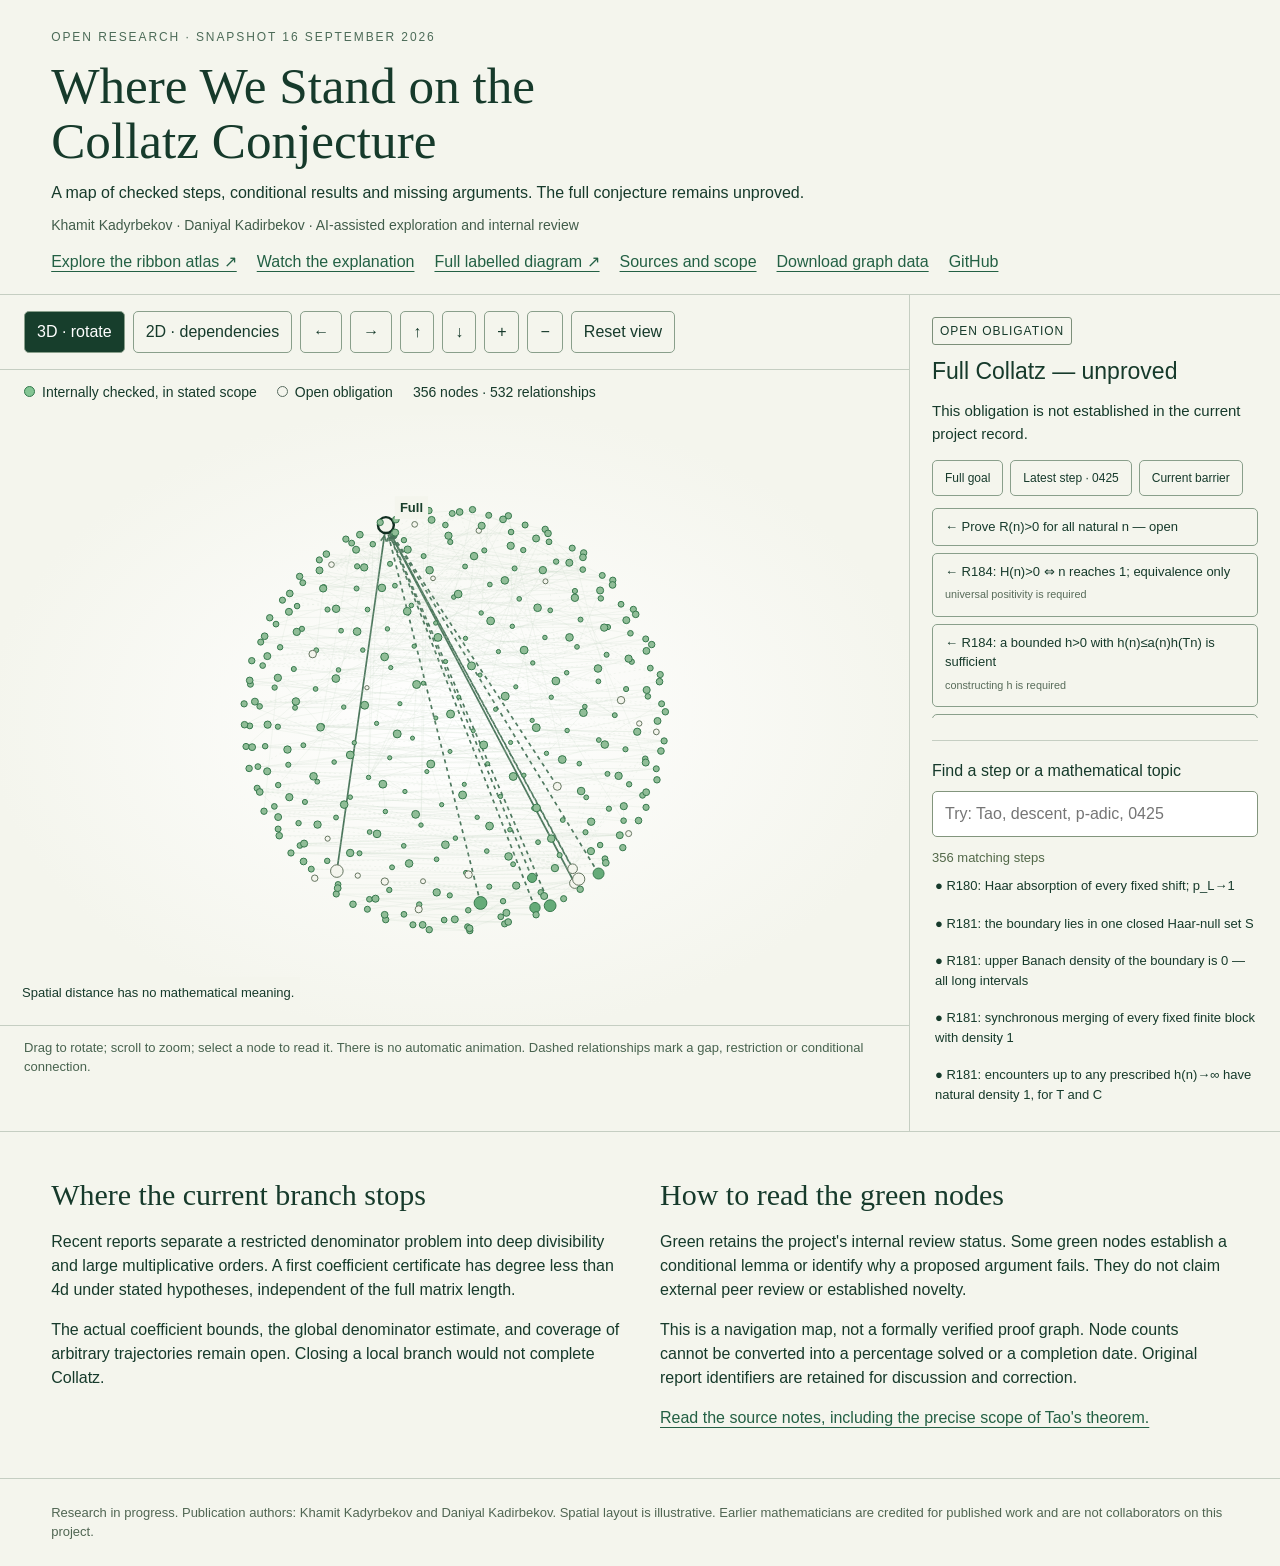
==== commit 1db5f1da: "Add interactive ribbon atlas with author colors and source drill-down" ====
--- a/index.html
+++ b/index.html
@@ -2,7 +2,7 @@
 <html lang="en"><head><meta charset="utf-8"><meta name="viewport" content="width=device-width,initial-scale=1"><title>Where We Stand on the Collatz Conjecture</title><meta name="description" content="Explore an English, rotatable 3D research map: checked steps, conditional results, and open obligations. The Collatz conjecture remains unproved."><meta property="og:title" content="Where We Stand on the Collatz Conjecture"><meta property="og:description" content="356 research nodes. 532 relationships. An open map of what is checked and what remains to be proved."><meta property="og:type" content="website"><meta property="og:image" content="poster.png"><style>
 :root{font-family:Arial,Helvetica,sans-serif;color:#163a2b;background:#f4f5ed;line-height:1.5;--green:#277b4f;--line:#c5cec2}*{box-sizing:border-box}body{margin:0}header{padding:28px 4vw 20px;border-bottom:1px solid var(--line)}.eyebrow{font-size:12px;letter-spacing:.16em;text-transform:uppercase;color:#4c6b58}h1{font-family:Georgia,serif;font-weight:400;font-size:clamp(30px,4vw,56px);line-height:1.08;margin:12px 0}header p{max-width:920px;margin:10px 0}.meta{font-size:14px;color:#425d4b}.nav{display:flex;gap:20px;flex-wrap:wrap;margin-top:14px}a{color:#236044;text-underline-offset:4px}.workspace{display:grid;grid-template-columns:minmax(0,1fr) 370px;min-height:750px}.visual{min-width:0;border-right:1px solid var(--line)}.tools{display:flex;gap:8px;flex-wrap:wrap;padding:16px 24px;border-bottom:1px solid var(--line);align-items:center}button,input,select{font:inherit;color:inherit}button,select{background:transparent;border:1px solid #899f8b;border-radius:5px;padding:8px 12px;cursor:pointer}button[aria-pressed=true]{background:#173e2c;color:#fff}button:hover{border-color:#183f2d}button:focus-visible,a:focus-visible,input:focus-visible{outline:3px solid #426df0;outline-offset:3px}.stage{height:610px;position:relative;overflow:hidden;background:radial-gradient(ellipse at 50% 50%,#fff 0,#f4f5ed 73%)}canvas{display:block;width:100%;height:100%;touch-action:none;cursor:grab}.hint{font-size:13px;padding:12px 24px;color:#48634f;border-top:1px solid var(--line)}.legend{display:flex;gap:20px;padding:12px 24px;font-size:14px;flex-wrap:wrap}.dot{display:inline-block;width:11px;height:11px;border-radius:50%;border:1.5px solid #596c60;margin-right:7px}.dot.green{background:#84c594;border-color:#32794c}.side{padding:22px;min-width:0}h2{font-weight:500;font-size:23px;line-height:1.25;margin:12px 0}.status{display:inline-block;font-size:12px;text-transform:uppercase;letter-spacing:.08em;border:1px solid #7c8f7a;border-radius:3px;padding:4px 7px}.status.checked{background:#d9f0df;border-color:#2d8054}.detail{font-size:15px}.related{display:grid;gap:7px;max-height:210px;overflow:auto;margin:12px 0 22px}.related button{text-align:left;font-size:13px}.related small{display:block;color:#586c5a;margin:5px 0}.browse{border-top:1px solid var(--line);padding-top:18px}input{width:100%;padding:10px 12px;border:1px solid #82957d;border-radius:5px;background:#fff;margin:8px 0}#results{display:grid;gap:4px;max-height:240px;overflow:auto}#results button{border:0;text-align:left;font-size:13px;padding:7px 3px}#results button:hover{background:#e0e9dc}.scope{padding:32px 4vw;border-top:1px solid var(--line);display:grid;grid-template-columns:1fr 1fr;gap:40px}.scope p{max-width:680px}.scope h2{font-family:Georgia,serif;font-size:30px}footer{padding:24px 4vw;border-top:1px solid var(--line);font-size:13px;color:#506653}.note{color:#526849;font-size:13px}#flatOverlay{position:absolute;left:16px;bottom:16px;pointer-events:none;font-size:13px;background:#f4f5ed;padding:6px}#tip{position:absolute;pointer-events:none;max-width:310px;background:#173d2b;color:#fff;padding:9px 12px;border-radius:5px;font-size:13px;display:none}.quick{display:flex;flex-wrap:wrap;gap:7px;margin:12px 0}.quick button{font-size:12px}.empty{padding:10px;color:#60705e}@media(max-width:1000px){.workspace{grid-template-columns:1fr 320px}.stage{height:550px}}@media(max-width:760px){header{padding:22px}.workspace{display:block}.visual{border-right:0}.stage{height:480px}.scope{grid-template-columns:1fr;gap:14px;padding:24px}.side{border-top:1px solid var(--line)}.tools{padding:12px}.hint,.legend{padding:12px}.meta{font-size:13px}}
 </style></head><body>
-<header><div class="eyebrow">Open research · Snapshot 16 September 2026</div><h1>Where We Stand on the<br>Collatz Conjecture</h1><p>A map of checked steps, conditional results and missing arguments. The full conjecture remains unproved.</p><div class="meta">Khamit Kadyrbekov · Daniyal Kadirbekov · AI-assisted exploration and internal review</div><nav class="nav" aria-label="Resources"><a href="watch.html">Watch the explanation</a><a href="complete.svg" target="_blank" rel="noopener">Full labelled diagram ↗</a><a href="SOURCES.md">Sources and scope</a><a href="graph.json" download>Download graph data</a><a href="https://github.com/kadyrbekovhamit-cyber/collatz-research-map">GitHub</a></nav></header>
+<header><div class="eyebrow">Open research · Snapshot 16 September 2026</div><h1>Where We Stand on the<br>Collatz Conjecture</h1><p>A map of checked steps, conditional results and missing arguments. The full conjecture remains unproved.</p><div class="meta">Khamit Kadyrbekov · Daniyal Kadirbekov · AI-assisted exploration and internal review</div><nav class="nav" aria-label="Resources"><a href="molecule/">Explore the ribbon atlas ↗</a><a href="watch.html">Watch the explanation</a><a href="complete.svg" target="_blank" rel="noopener">Full labelled diagram ↗</a><a href="SOURCES.md">Sources and scope</a><a href="graph.json" download>Download graph data</a><a href="https://github.com/kadyrbekovhamit-cyber/collatz-research-map">GitHub</a></nav></header>
 <main><div class="workspace"><section class="visual" aria-label="Research map"><div class="tools"><button id="mode3" aria-pressed="true">3D · rotate</button><button id="mode2" aria-pressed="false">2D · dependencies</button><button id="left" aria-label="Rotate or pan left">←</button><button id="right" aria-label="Rotate or pan right">→</button><button id="up" aria-label="Rotate or pan up">↑</button><button id="down" aria-label="Rotate or pan down">↓</button><button id="plus" aria-label="Zoom in">+</button><button id="minus" aria-label="Zoom out">−</button><button id="reset">Reset view</button></div><div class="legend"><span><i class="dot green"></i>Internally checked, in stated scope</span><span><i class="dot"></i>Open obligation</span><span>356 nodes · 532 relationships</span></div><div class="stage"><canvas id="map" role="img" aria-label="Interactive research graph. Use the search and relationship buttons for an accessible text view.">The complete text graph is available in the search panel and graph data link.</canvas><div id="tip"></div><div id="flatOverlay">Spatial distance has no mathematical meaning.</div></div><div class="hint" id="hint">Drag to rotate; scroll to zoom; select a node to read it. There is no automatic animation. Dashed relationships mark a gap, restriction or conditional connection.</div></section>
 <aside class="side"><span id="state" class="status">Open obligation</span><h2 id="title">Full Collatz — unproved</h2><p class="detail" id="detail"></p><div class="quick"><button data-pick="Full">Full goal</button><button data-pick="ThetaJetWidth">Latest step · 0425</button><button data-pick="ThetaScalarDenominatorOpen">Current barrier</button></div><div id="related" class="related" aria-label="Related arguments"></div><div class="browse"><label for="search">Find a step or a mathematical topic</label><input id="search" type="search" placeholder="Try: Tao, descent, p-adic, 0425" autocomplete="off"><span class="note" id="count"></span><div id="results"></div></div></aside></div>
 <section class="scope"><div><h2>Where the current branch stops</h2><p>Recent reports separate a restricted denominator problem into deep divisibility and large multiplicative orders. A first coefficient certificate has degree less than 4d under stated hypotheses, independent of the full matrix length.</p><p>The actual coefficient bounds, the global denominator estimate, and coverage of arbitrary trajectories remain open. Closing a local branch would not complete Collatz.</p></div><div><h2>How to read the green nodes</h2><p>Green retains the project's internal review status. Some green nodes establish a conditional lemma or identify why a proposed argument fails. They do not claim external peer review or established novelty.</p><p>This is a navigation map, not a formally verified proof graph. Node counts cannot be converted into a percentage solved or a completion date. Original report identifiers are retained for discussion and correction.</p><p><a href="SOURCES.md">Read the source notes, including the precise scope of Tao's theorem.</a></p></div></section></main><footer>Research in progress. Publication authors: Khamit Kadyrbekov and Daniyal Kadirbekov. Spatial layout is illustrative. Earlier mathematicians are credited for published work and are not collaborators on this project.</footer>
